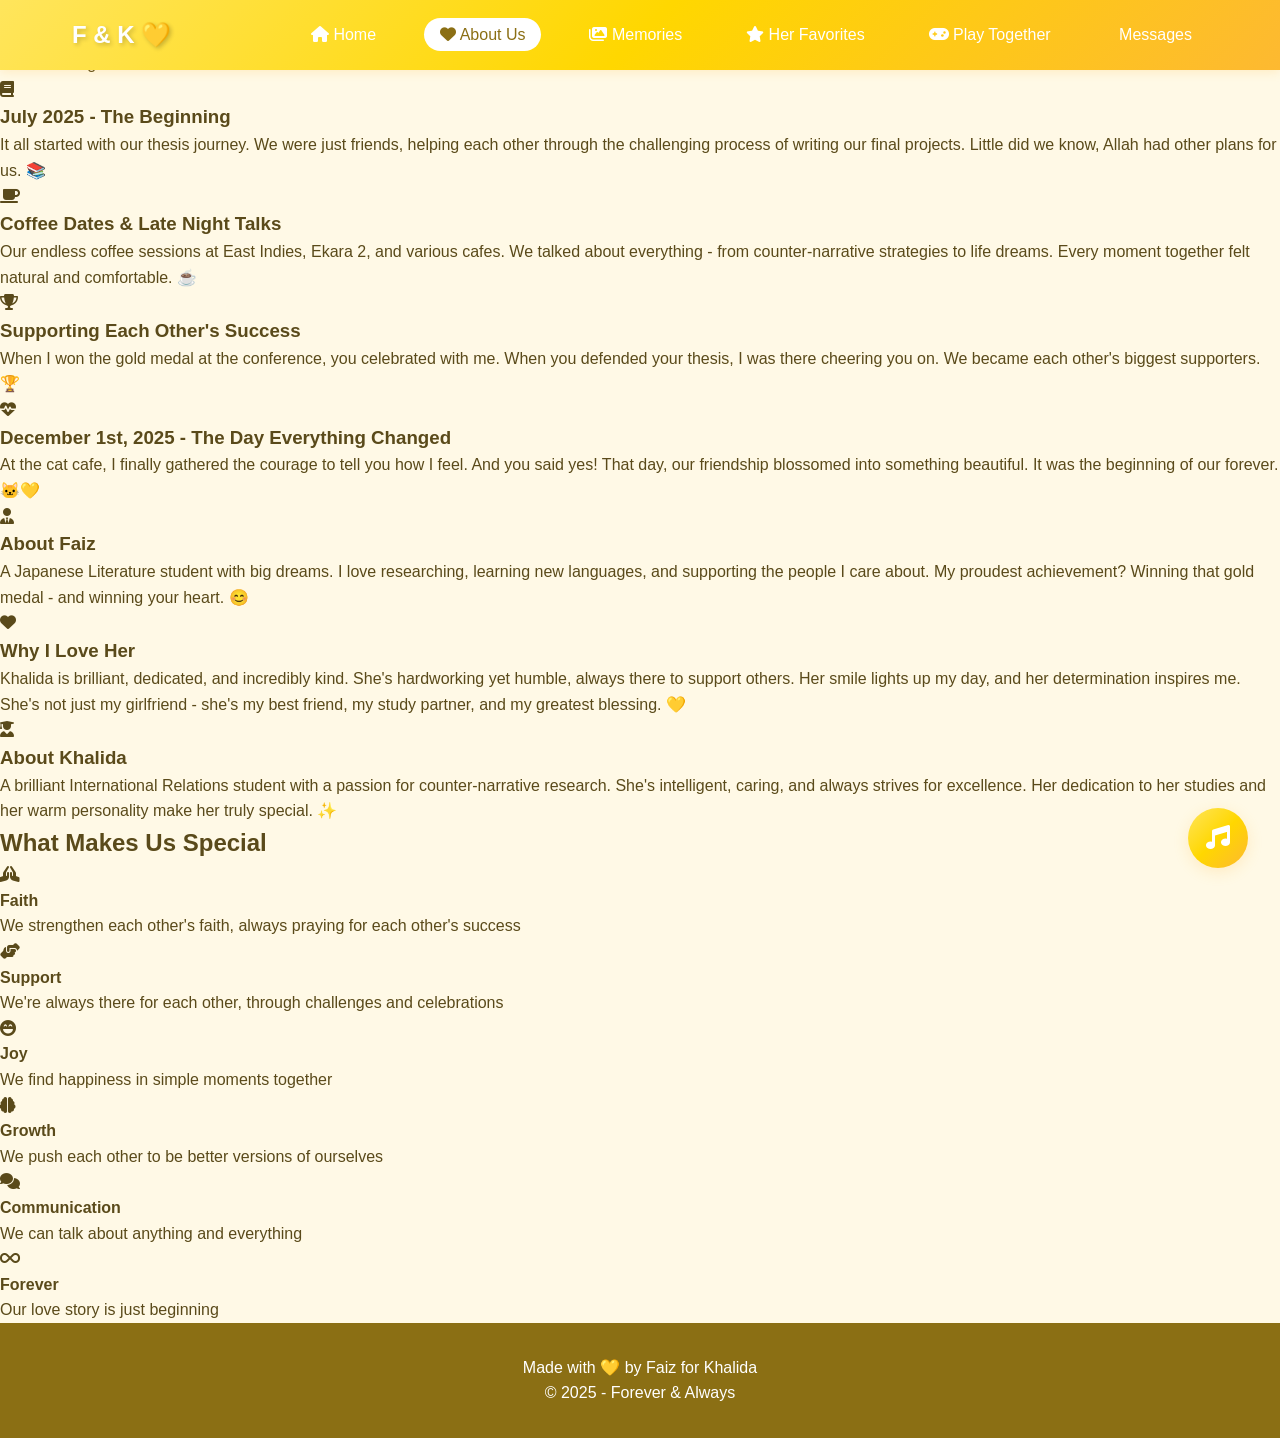
==== about-us.html @ c67383ce "✨ Add About Us, Memories and Favorites pages" ====
<!DOCTYPE html>
<html lang="id">
<head>
    <meta charset="UTF-8">
    <meta name="viewport" content="width=device-width, initial-scale=1.0">
    <title>About Us - Our Story 💛</title>
    <link rel="stylesheet" href="style.css">
    <link rel="stylesheet" href="pages.css">
    <link rel="stylesheet" href="https://cdnjs.cloudflare.com/ajax/libs/font-awesome/6.4.0/css/all.min.css">
</head>
<body>
    <audio id="bgMusic" loop>
        <source src="music/romantic.mp3" type="audio/mpeg">
    </audio>
    
    <button class="music-control" id="musicToggle">
        <i class="fas fa-music"></i>
    </button>

    <nav class="navbar">
        <div class="nav-container">
            <div class="logo">F & K 💛</div>
            <ul class="nav-menu">
                <li><a href="index.html"><i class="fas fa-home"></i> Home</a></li>
                <li><a href="about-us.html" class="active"><i class="fas fa-heart"></i> About Us</a></li>
                <li><a href="memories.html"><i class="fas fa-images"></i> Memories</a></li>
                <li><a href="favorites.html"><i class="fas fa-star"></i> Her Favorites</a></li>
                <li><a href="game.html"><i class="fas fa-gamepad"></i> Play Together</a></li>
                <li><a href="messages.html"><i class="fas fa-envelope-heart"></i> Messages</a></li>
            </ul>
        </div>
    </nav>

    <div class="page-header">
        <h1>Our Love Story 💕</h1>
        <p>How it all began...</p>
    </div>

    <section class="content-section">
        <div class="timeline">
            <div class="timeline-item">
                <div class="timeline-icon">
                    <i class="fas fa-book"></i>
                </div>
                <div class="timeline-content">
                    <h3>July 2025 - The Beginning</h3>
                    <p>It all started with our thesis journey. We were just friends, helping each other through the challenging process of writing our final projects. Little did we know, Allah had other plans for us. 📚</p>
                </div>
            </div>

            <div class="timeline-item">
                <div class="timeline-icon">
                    <i class="fas fa-coffee"></i>
                </div>
                <div class="timeline-content">
                    <h3>Coffee Dates & Late Night Talks</h3>
                    <p>Our endless coffee sessions at East Indies, Ekara 2, and various cafes. We talked about everything - from counter-narrative strategies to life dreams. Every moment together felt natural and comfortable. ☕</p>
                </div>
            </div>

            <div class="timeline-item">
                <div class="timeline-icon">
                    <i class="fas fa-trophy"></i>
                </div>
                <div class="timeline-content">
                    <h3>Supporting Each Other's Success</h3>
                    <p>When I won the gold medal at the conference, you celebrated with me. When you defended your thesis, I was there cheering you on. We became each other's biggest supporters. 🏆</p>
                </div>
            </div>

            <div class="timeline-item">
                <div class="timeline-icon">
                    <i class="fas fa-heart-pulse"></i>
                </div>
                <div class="timeline-content">
                    <h3>December 1st, 2025 - The Day Everything Changed</h3>
                    <p>At the cat cafe, I finally gathered the courage to tell you how I feel. And you said yes! That day, our friendship blossomed into something beautiful. It was the beginning of our forever. 🐱💛</p>
                </div>
            </div>
        </div>
    </section>

    <section class="about-section">
        <div class="about-grid">
            <div class="about-card">
                <i class="fas fa-user-tie"></i>
                <h3>About Faiz</h3>
                <p>A Japanese Literature student with big dreams. I love researching, learning new languages, and supporting the people I care about. My proudest achievement? Winning that gold medal - and winning your heart. 😊</p>
            </div>

            <div class="about-card special">
                <i class="fas fa-heart"></i>
                <h3>Why I Love Her</h3>
                <p>Khalida is brilliant, dedicated, and incredibly kind. She's hardworking yet humble, always there to support others. Her smile lights up my day, and her determination inspires me. She's not just my girlfriend - she's my best friend, my study partner, and my greatest blessing. 💛</p>
            </div>

            <div class="about-card">
                <i class="fas fa-user-graduate"></i>
                <h3>About Khalida</h3>
                <p>A brilliant International Relations student with a passion for counter-narrative research. She's intelligent, caring, and always strives for excellence. Her dedication to her studies and her warm personality make her truly special. ✨</p>
            </div>
        </div>
    </section>

    <section class="values-section">
        <h2>What Makes Us Special</h2>
        <div class="values-grid">
            <div class="value-card">
                <i class="fas fa-praying-hands"></i>
                <h4>Faith</h4>
                <p>We strengthen each other's faith, always praying for each other's success</p>
            </div>
            <div class="value-card">
                <i class="fas fa-hands-helping"></i>
                <h4>Support</h4>
                <p>We're always there for each other, through challenges and celebrations</p>
            </div>
            <div class="value-card">
                <i class="fas fa-laugh-beam"></i>
                <h4>Joy</h4>
                <p>We find happiness in simple moments together</p>
            </div>
            <div class="value-card">
                <i class="fas fa-brain"></i>
                <h4>Growth</h4>
                <p>We push each other to be better versions of ourselves</p>
            </div>
            <div class="value-card">
                <i class="fas fa-comments"></i>
                <h4>Communication</h4>
                <p>We can talk about anything and everything</p>
            </div>
            <div class="value-card">
                <i class="fas fa-infinity"></i>
                <h4>Forever</h4>
                <p>Our love story is just beginning</p>
            </div>
        </div>
    </section>

    <footer>
        <p>Made with 💛 by Faiz for Khalida</p>
        <p>© 2025 - Forever & Always</p>
    </footer>

    <script src="script.js"></script>
</body>
</html>
---- style.css ----
/* Color Palette - Yellow & Romantic */
:root {
    --primary: #FFD700;
    --secondary: #FDB931;
    --accent: #FFE55C;
    --dark: #8B6F14;
    --light: #FFF9E6;
    --white: #FFFFFF;
    --text: #5A4A1A;
    --shadow: rgba(253, 185, 49, 0.2);
    --gradient: linear-gradient(135deg, #FFE55C 0%, #FFD700 50%, #FDB931 100%);
}

* {
    margin: 0;
    padding: 0;
    box-sizing: border-box;
}

body {
    font-family: 'Segoe UI', Tahoma, Geneva, Verdana, sans-serif;
    background: var(--light);
    color: var(--text);
    overflow-x: hidden;
    line-height: 1.6;
}

/* Navigation */
.navbar {
    background: var(--gradient);
    padding: 1rem 0;
    position: fixed;
    width: 100%;
    top: 0;
    z-index: 1000;
    box-shadow: 0 2px 10px var(--shadow);
}

.nav-container {
    max-width: 1200px;
    margin: 0 auto;
    display: flex;
    justify-content: space-between;
    align-items: center;
    padding: 0 2rem;
}

.logo {
    font-size: 1.5rem;
    font-weight: bold;
    color: var(--white);
    text-shadow: 2px 2px 4px rgba(0,0,0,0.2);
}

.nav-menu {
    display: flex;
    list-style: none;
    gap: 2rem;
}

.nav-menu a {
    color: var(--white);
    text-decoration: none;
    font-weight: 500;
    transition: all 0.3s;
    padding: 0.5rem 1rem;
    border-radius: 20px;
}

.nav-menu a:hover,
.nav-menu a.active {
    background: var(--white);
    color: var(--dark);
    transform: translateY(-2px);
}

/* Music Control */
.music-control {
    position: fixed;
    bottom: 2rem;
    right: 2rem;
    width: 60px;
    height: 60px;
    border-radius: 50%;
    background: var(--gradient);
    border: none;
    color: var(--white);
    font-size: 1.5rem;
    cursor: pointer;
    box-shadow: 0 4px 15px var(--shadow);
    transition: all 0.3s;
    z-index: 999;
}

.music-control:hover {
    transform: scale(1.1) rotate(10deg);
}

/* Hero Section */
.hero {
    min-height: 100vh;
    display: flex;
    flex-direction: column;
    justify-content: center;
    align-items: center;
    text-align: center;
    padding: 6rem 2rem 2rem;
    position: relative;
    background: linear-gradient(180deg, var(--light) 0%, var(--accent) 100%);
}

.floating-hearts {
    position: absolute;
    width: 100%;
    height: 100%;
    overflow: hidden;
    top: 0;
    left: 0;
}

.floating-hearts i {
    position: absolute;
    font-size: 2rem;
    color: var(--primary);
    opacity: 0.3;
    animation: float 10s infinite;
}

.floating-hearts i:nth-child(1) { left: 10%; animation-delay: 0s; }
.floating-hearts i:nth-child(2) { left: 30%; animation-delay: 2s; }
.floating-hearts i:nth-child(3) { left: 50%; animation-delay: 4s; }
.floating-hearts i:nth-child(4) { left: 70%; animation-delay: 6s; }
.floating-hearts i:nth-child(5) { left: 90%; animation-delay: 8s; }

@keyframes float {
    0% {
        transform: translateY(100vh) rotate(0deg);
        opacity: 0;
    }
    50% {
        opacity: 0.3;
    }
    100% {
        transform: translateY(-100px) rotate(360deg);
        opacity: 0;
    }
}

.hero-content {
    z-index: 10;
}

.title-animated {
    font-size: 4rem;
    font-weight: bold;
    margin-bottom: 1rem;
    display: inline-block;
}

.letter {
    display: inline-block;
    animation: bounce 1s infinite;
}

.letter:nth-child(1) { animation-delay: 0.1s; color: #FFD700; }
.letter:nth-child(2) { animation-delay: 0.2s; color: #FDB931; }
.letter:nth-child(3) { animation-delay: 0.3s; color: #FFE55C; }
.letter:nth-child(4) { animation-delay: 0.4s; color: #FFD700; }
.letter:nth-child(5) { animation-delay: 0.5s; color: #FDB931; }
.letter:nth-child(6) { animation-delay: 0.6s; color: #FFE55C; }
.letter:nth-child(7) { animation-delay: 0.7s; color: #FFD700; }
.letter:nth-child(8) { animation-delay: 0.8s; color: #FDB931; }
.letter:nth-child(9) { animation-delay: 0.9s; color: #FFE55C; }

@keyframes bounce {
    0%, 100% { transform: translateY(0); }
    50% { transform: translateY(-10px); }
}

.subtitle {
    font-size: 3rem;
    color: var(--dark);
    margin-bottom: 1rem;
    text-shadow: 2px 2px 4px rgba(0,0,0,0.1);
}

.tagline {
    font-size: 1.5rem;
    color: var(--text);
    font-style: italic;
}

/* Countdown */
.countdown-container {
    background: var(--white);
    padding: 2rem;
    border-radius: 20px;
    margin: 3rem 0;
    box-shadow: 0 10px 30px var(--shadow);
    max-width: 600px;
    width: 100%;
}

.countdown-container h3 {
    color: var(--dark);
    margin-bottom: 0.5rem;
    font-size: 1.8rem;
}

.since {
    color: var(--text);
    margin-bottom: 1.5rem;
    font-style: italic;
}

.countdown {
    display: flex;
    gap: 1rem;
    justify-content: center;
    flex-wrap: wrap;
}

.time-box {
    background: var(--gradient);
    padding: 1rem;
    border-radius: 15px;
    min-width: 100px;
    box-shadow: 0 4px 15px var(--shadow);
    transform-style: preserve-3d;
    transition: transform 0.3s;
}

.time-box:hover {
    transform: rotateY(10deg) scale(1.05);
}

.time {
    display: block;
    font-size: 2.5rem;
    font-weight: bold;
    color: var(--white);
}

.label {
    display: block;
    font-size: 0.9rem;
    color: var(--white);
    margin-top: 0.5rem;
}

/* Daily Quote */
.daily-quote {
    background: var(--white);
    padding: 2rem;
    border-radius: 20px;
    max-width: 600px;
    width: 100%;
    box-shadow: 0 10px 30px var(--shadow);
    position: relative;
}

.daily-quote i {
    color: var(--primary);
    font-size: 1.5rem;
}

.daily-quote p {
    font-size: 1.2rem;
    color: var(--text);
    margin: 1rem 0;
    font-style: italic;
}

/* Stats */
.stats {
    display: grid;
    grid-template-columns: repeat(auto-fit, minmax(250px, 1fr));
    gap: 2rem;
    padding: 4rem 2rem;
    max-width: 1200px;
    margin: 0 auto;
}

.stat-item {
    background: var(--white);
    padding: 2rem;
    border-radius: 20px;
    text-align: center;
    box-shadow: 0 10px 30px var(--shadow);
    transition: all 0.3s;
}

.stat-item:hover {
    transform: translateY(-10px);
    box-shadow: 0 15px 40px var(--shadow);
}

.stat-item i {
    font-size: 3rem;
    color: var(--primary);
    margin-bottom: 1rem;
}

.stat-item h3 {
    font-size: 2rem;
    color: var(--dark);
    margin-bottom: 0.5rem;
}

/* CTA */
.cta {
    text-align: center;
    padding: 4rem 2rem;
    background: var(--gradient);
}

.cta h2 {
    color: var(--white);
    font-size: 2.5rem;
    margin-bottom: 2rem;
}

.cta-buttons {
    display: flex;
    gap: 1rem;
    justify-content: center;
    flex-wrap: wrap;
}

.btn {
    padding: 1rem 2rem;
    border-radius: 30px;
    text-decoration: none;
    font-weight: bold;
    transition: all 0.3s;
    display: inline-flex;
    align-items: center;
    gap: 0.5rem;
    box-shadow: 0 4px 15px rgba(0,0,0,0.2);
}

.btn-primary {
    background: var(--white);
    color: var(--dark);
}

.btn-secondary {
    background: var(--dark);
    color: var(--white);
}

.btn-accent {
    background: var(--accent);
    color: var(--dark);
}

.btn:hover {
    transform: translateY(-3px);
    box-shadow: 0 6px 20px rgba(0,0,0,0.3);
}

/* Footer */
footer {
    background: var(--dark);
    color: var(--white);
    text-align: center;
    padding: 2rem;
}

/* Responsive */
@media (max-width: 768px) {
    .nav-menu {
        flex-direction: column;
        gap: 0.5rem;
    }
    
    .title-animated {
        font-size: 2.5rem;
    }
    
    .subtitle {
        font-size: 2rem;
    }
    
    .countdown {
        gap: 0.5rem;
    }
    
    .time-box {
        min-width: 80px;
    }
}
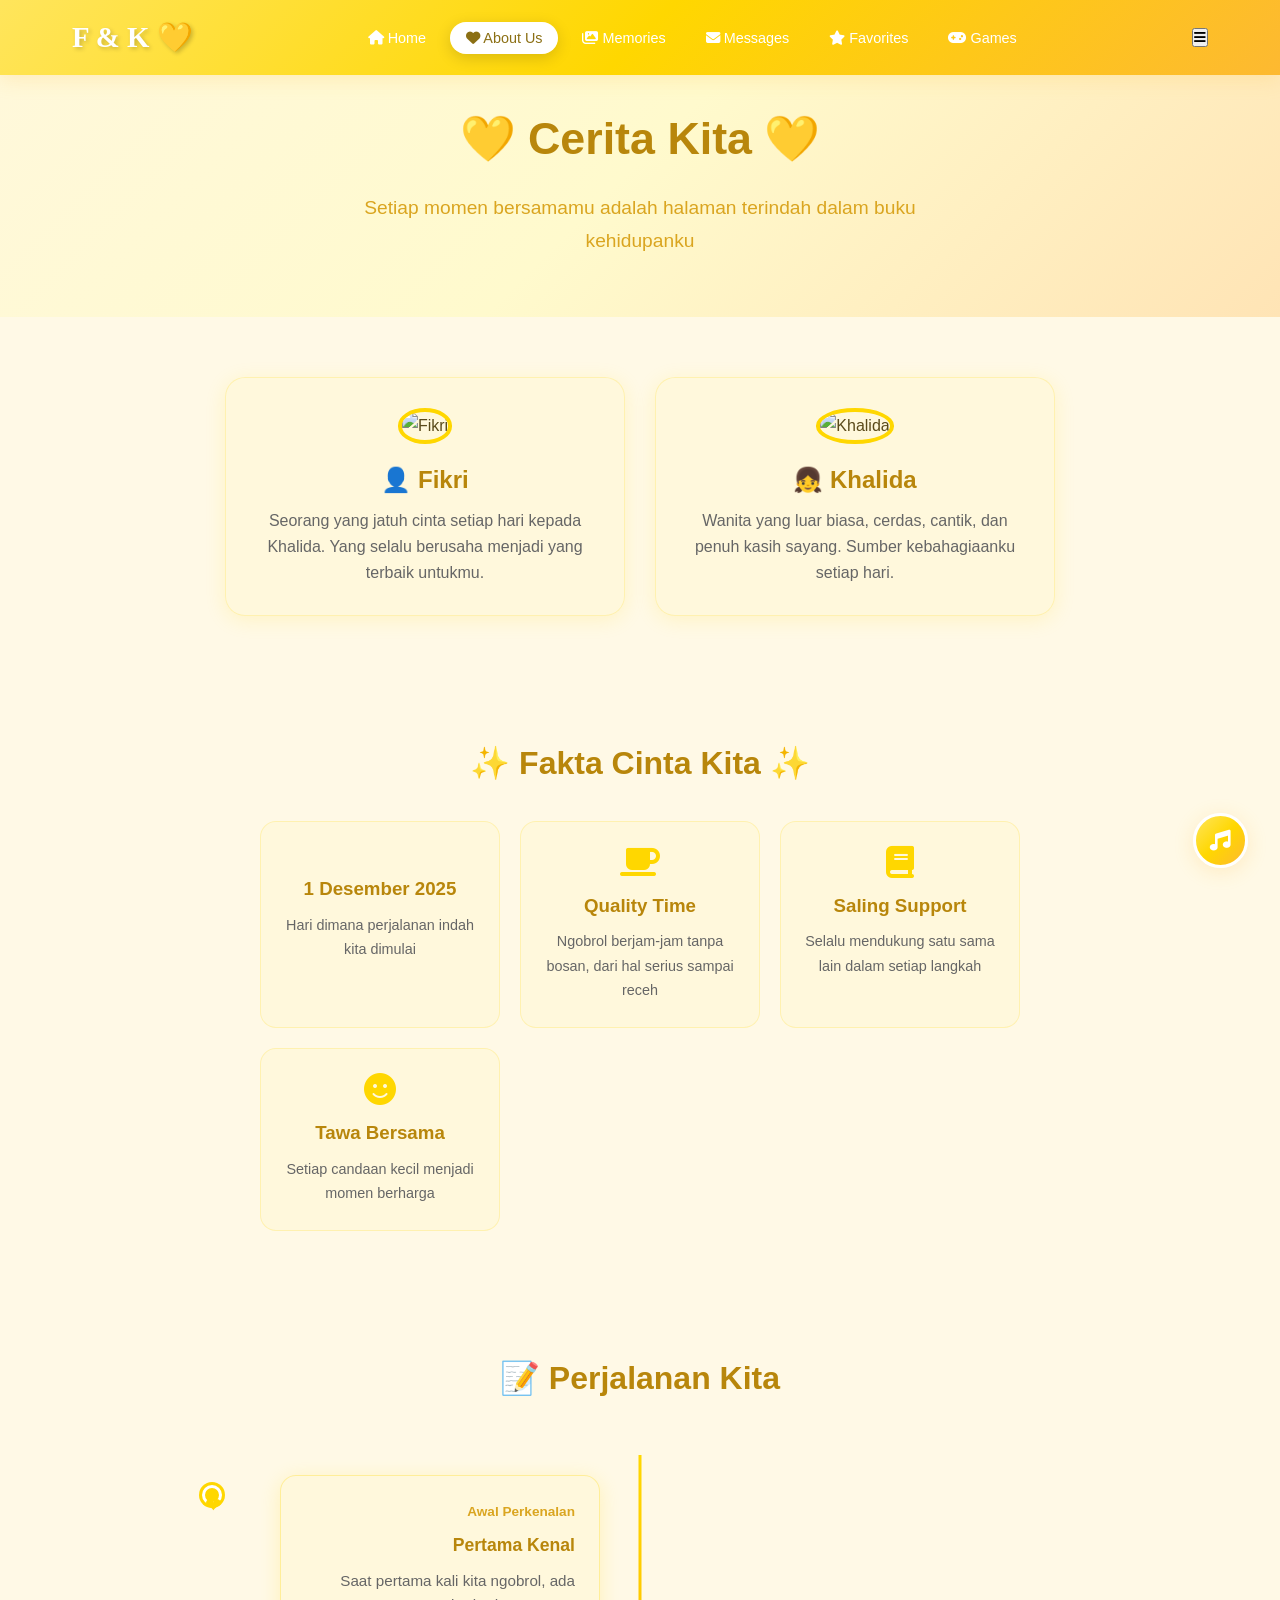
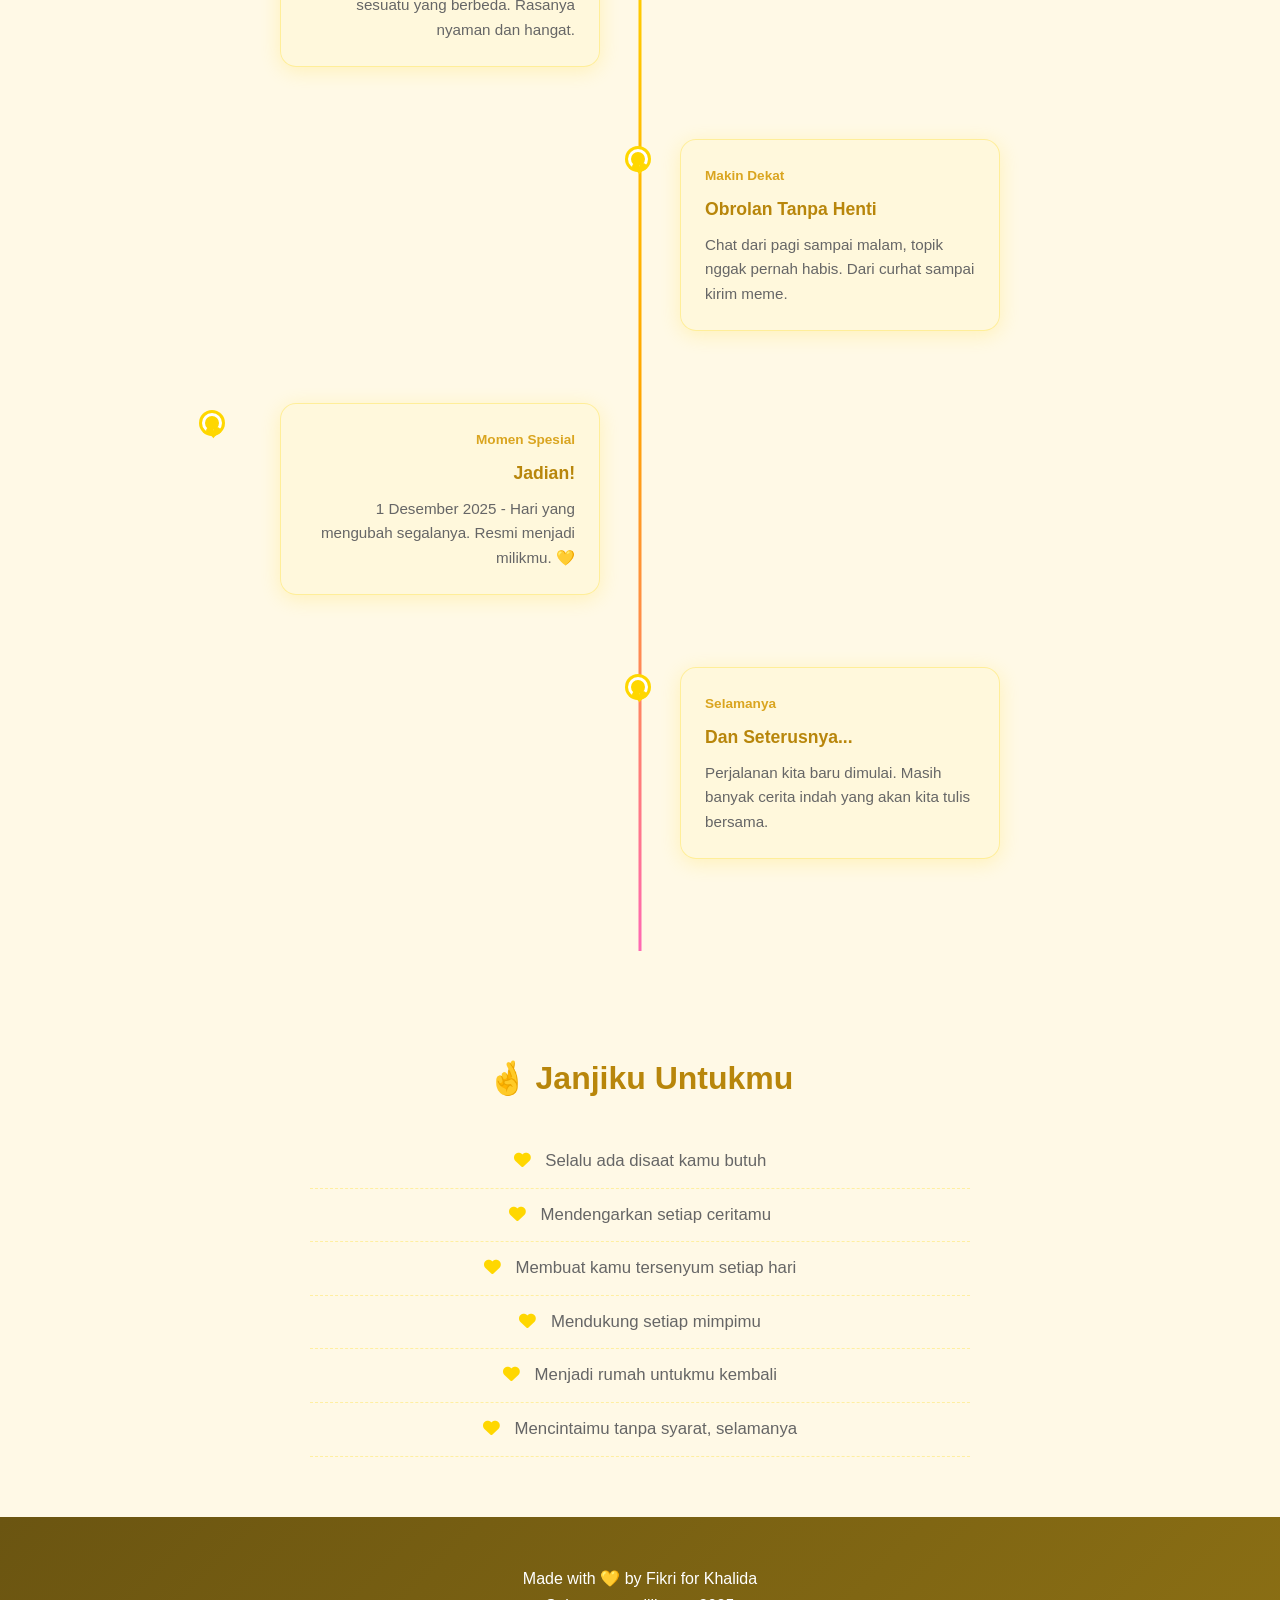
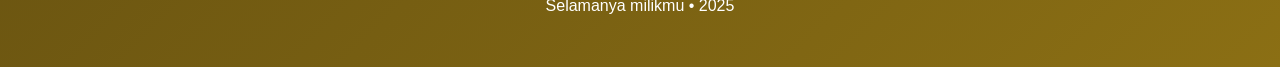
==== commit 27898381: "Refine & enhance: romantic yellow palette, interactive games, countdown, daily quotes, unique pages" ====
--- a/about-us.html
+++ b/about-us.html
@@ -3,20 +3,60 @@
 <head>
     <meta charset="UTF-8">
     <meta name="viewport" content="width=device-width, initial-scale=1.0">
-    <title>About Us - Our Story 💛</title>
+    <title>Tentang Kita 💛 Our Story</title>
     <link rel="stylesheet" href="style.css">
-    <link rel="stylesheet" href="pages.css">
     <link rel="stylesheet" href="https://cdnjs.cloudflare.com/ajax/libs/font-awesome/6.4.0/css/all.min.css">
+    <style>
+        .story-timeline { position: relative; max-width: 800px; margin: 0 auto; padding: 20px 0; }
+        .story-timeline::before { content: ''; position: absolute; left: 50%; width: 3px; height: 100%; background: linear-gradient(to bottom, #FFD700, #FFA500, #FF69B4); transform: translateX(-50%); }
+        .timeline-item { padding: 20px 40px; position: relative; width: 50%; box-sizing: border-box; }
+        .timeline-item:nth-child(odd) { left: 0; text-align: right; }
+        .timeline-item:nth-child(even) { left: 50%; text-align: left; }
+        .timeline-item::before { content: '\2764'; position: absolute; top: 30px; font-size: 20px; color: #FFD700; z-index: 2; }
+        .timeline-item:nth-child(odd)::before { right: -12px; }
+        .timeline-item:nth-child(even)::before { left: -12px; }
+        .timeline-card { background: rgba(255,248,220,0.95); border-radius: 16px; padding: 24px; box-shadow: 0 4px 20px rgba(255,215,0,0.2); border: 1px solid rgba(255,215,0,0.3); transition: transform 0.3s, box-shadow 0.3s; }
+        .timeline-card:hover { transform: translateY(-5px); box-shadow: 0 8px 30px rgba(255,215,0,0.4); }
+        .timeline-card h3 { color: #B8860B; margin-bottom: 8px; font-size: 1.1em; }
+        .timeline-card p { color: #666; font-size: 0.95em; line-height: 1.6; }
+        .timeline-card .date { color: #DAA520; font-weight: 600; font-size: 0.85em; margin-bottom: 8px; display: block; }
+        .about-hero { text-align: center; padding: 100px 20px 60px; background: linear-gradient(135deg, #FFF8DC 0%, #FFFACD 50%, #FFE4B5 100%); }
+        .about-hero h1 { font-size: 2.8em; color: #B8860B; margin-bottom: 16px; }
+        .about-hero p { font-size: 1.2em; color: #DAA520; max-width: 600px; margin: 0 auto; }
+        .couple-section { display: flex; flex-wrap: wrap; gap: 30px; justify-content: center; padding: 60px 20px; max-width: 900px; margin: 0 auto; }
+        .couple-card { flex: 1; min-width: 280px; max-width: 400px; background: rgba(255,248,220,0.95); border-radius: 20px; padding: 30px; text-align: center; box-shadow: 0 4px 20px rgba(255,215,0,0.15); border: 1px solid rgba(255,215,0,0.2); }
+        .couple-card img { width: 150px; height: 150px; border-radius: 50%; object-fit: cover; border: 4px solid #FFD700; margin-bottom: 16px; }
+        .couple-card h2 { color: #B8860B; margin-bottom: 8px; }
+        .couple-card p { color: #666; line-height: 1.6; }
+        .love-facts { max-width: 800px; margin: 0 auto; padding: 60px 20px; }
+        .love-facts h2 { text-align: center; color: #B8860B; font-size: 2em; margin-bottom: 30px; }
+        .fact-grid { display: grid; grid-template-columns: repeat(auto-fit, minmax(220px, 1fr)); gap: 20px; }
+        .fact-card { background: rgba(255,248,220,0.95); border-radius: 16px; padding: 24px; text-align: center; border: 1px solid rgba(255,215,0,0.2); transition: transform 0.3s; }
+        .fact-card:hover { transform: scale(1.05); }
+        .fact-card i { font-size: 2em; color: #FFD700; margin-bottom: 12px; }
+        .fact-card h3 { color: #B8860B; margin-bottom: 8px; }
+        .fact-card p { color: #666; font-size: 0.9em; }
+        .promise-section { max-width: 700px; margin: 0 auto; padding: 60px 20px; text-align: center; }
+        .promise-section h2 { color: #B8860B; font-size: 2em; margin-bottom: 30px; }
+        .promise-list { list-style: none; padding: 0; }
+        .promise-list li { padding: 12px 0; color: #666; font-size: 1.05em; border-bottom: 1px dashed rgba(255,215,0,0.3); }
+        .promise-list li i { color: #FFD700; margin-right: 10px; }
+        @media (max-width: 768px) {
+            .timeline-item { width: 100% !important; left: 0 !important; text-align: left !important; padding-left: 40px; }
+            .story-timeline::before { left: 15px; }
+            .timeline-item::before { left: 4px !important; right: auto !important; }
+            .about-hero h1 { font-size: 2em; }
+        }
+    </style>
 </head>
 <body>
+    <!-- Music -->
     <audio id="bgMusic" loop>
-        <source src="music/romantic.mp3" type="audio/mpeg">
+        <source src="https://www.bensound.com/bensound-music/bensound-love.mp3" type="audio/mpeg">
     </audio>
-    
-    <button class="music-control" id="musicToggle">
-        <i class="fas fa-music"></i>
-    </button>
+    <button class="music-control" id="musicToggle"><i class="fas fa-music"></i></button>
 
+    <!-- Navbar -->
     <nav class="navbar">
         <div class="nav-container">
             <div class="logo">F & K 💛</div>
@@ -24,123 +64,115 @@
                 <li><a href="index.html"><i class="fas fa-home"></i> Home</a></li>
                 <li><a href="about-us.html" class="active"><i class="fas fa-heart"></i> About Us</a></li>
                 <li><a href="memories.html"><i class="fas fa-images"></i> Memories</a></li>
-                <li><a href="favorites.html"><i class="fas fa-star"></i> Her Favorites</a></li>
-                <li><a href="game.html"><i class="fas fa-gamepad"></i> Play Together</a></li>
-                <li><a href="messages.html"><i class="fas fa-envelope-heart"></i> Messages</a></li>
+                <li><a href="messages.html"><i class="fas fa-envelope"></i> Messages</a></li>
+                <li><a href="favorites.html"><i class="fas fa-star"></i> Favorites</a></li>
+                <li><a href="game.html"><i class="fas fa-gamepad"></i> Games</a></li>
             </ul>
+            <button class="menu-toggle" id="menuToggle"><i class="fas fa-bars"></i></button>
         </div>
     </nav>
 
-    <div class="page-header">
-        <h1>Our Love Story 💕</h1>
-        <p>How it all began...</p>
-    </div>
+    <!-- Hero -->
+    <section class="about-hero">
+        <h1>💛 Cerita Kita 💛</h1>
+        <p>Setiap momen bersamamu adalah halaman terindah dalam buku kehidupanku</p>
+    </section>
 
-    <section class="content-section">
-        <div class="timeline">
+    <!-- Couple Cards -->
+    <section class="couple-section">
+        <div class="couple-card">
+            <img src="https://via.placeholder.com/150/FFD700/fff?text=F" alt="Fikri">
+            <h2>👤 Fikri</h2>
+            <p>Seorang yang jatuh cinta setiap hari kepada Khalida. Yang selalu berusaha menjadi yang terbaik untukmu.</p>
+        </div>
+        <div class="couple-card">
+            <img src="https://via.placeholder.com/150/FF69B4/fff?text=K" alt="Khalida">
+            <h2>👧 Khalida</h2>
+            <p>Wanita yang luar biasa, cerdas, cantik, dan penuh kasih sayang. Sumber kebahagiaanku setiap hari.</p>
+        </div>
+    </section>
+
+    <!-- Love Facts -->
+    <section class="love-facts">
+        <h2>✨ Fakta Cinta Kita ✨</h2>
+        <div class="fact-grid">
+            <div class="fact-card">
+                <i class="fas fa-calendar-heart"></i>
+                <h3>1 Desember 2025</h3>
+                <p>Hari dimana perjalanan indah kita dimulai</p>
+            </div>
+            <div class="fact-card">
+                <i class="fas fa-coffee"></i>
+                <h3>Quality Time</h3>
+                <p>Ngobrol berjam-jam tanpa bosan, dari hal serius sampai receh</p>
+            </div>
+            <div class="fact-card">
+                <i class="fas fa-book"></i>
+                <h3>Saling Support</h3>
+                <p>Selalu mendukung satu sama lain dalam setiap langkah</p>
+            </div>
+            <div class="fact-card">
+                <i class="fas fa-smile"></i>
+                <h3>Tawa Bersama</h3>
+                <p>Setiap candaan kecil menjadi momen berharga</p>
+            </div>
+        </div>
+    </section>
+
+    <!-- Timeline -->
+    <section style="padding: 60px 20px;">
+        <h2 style="text-align:center; color:#B8860B; font-size:2em; margin-bottom:30px;">📝 Perjalanan Kita</h2>
+        <div class="story-timeline">
             <div class="timeline-item">
-                <div class="timeline-icon">
-                    <i class="fas fa-book"></i>
-                </div>
-                <div class="timeline-content">
-                    <h3>July 2025 - The Beginning</h3>
-                    <p>It all started with our thesis journey. We were just friends, helping each other through the challenging process of writing our final projects. Little did we know, Allah had other plans for us. 📚</p>
+                <div class="timeline-card">
+                    <span class="date">Awal Perkenalan</span>
+                    <h3>Pertama Kenal</h3>
+                    <p>Saat pertama kali kita ngobrol, ada sesuatu yang berbeda. Rasanya nyaman dan hangat.</p>
                 </div>
             </div>
-
             <div class="timeline-item">
-                <div class="timeline-icon">
-                    <i class="fas fa-coffee"></i>
-                </div>
-                <div class="timeline-content">
-                    <h3>Coffee Dates & Late Night Talks</h3>
-                    <p>Our endless coffee sessions at East Indies, Ekara 2, and various cafes. We talked about everything - from counter-narrative strategies to life dreams. Every moment together felt natural and comfortable. ☕</p>
+                <div class="timeline-card">
+                    <span class="date">Makin Dekat</span>
+                    <h3>Obrolan Tanpa Henti</h3>
+                    <p>Chat dari pagi sampai malam, topik nggak pernah habis. Dari curhat sampai kirim meme.</p>
                 </div>
             </div>
-
             <div class="timeline-item">
-                <div class="timeline-icon">
-                    <i class="fas fa-trophy"></i>
-                </div>
-                <div class="timeline-content">
-                    <h3>Supporting Each Other's Success</h3>
-                    <p>When I won the gold medal at the conference, you celebrated with me. When you defended your thesis, I was there cheering you on. We became each other's biggest supporters. 🏆</p>
+                <div class="timeline-card">
+                    <span class="date">Momen Spesial</span>
+                    <h3>Jadian!</h3>
+                    <p>1 Desember 2025 - Hari yang mengubah segalanya. Resmi menjadi milikmu. 💛</p>
                 </div>
             </div>
-
             <div class="timeline-item">
-                <div class="timeline-icon">
-                    <i class="fas fa-heart-pulse"></i>
-                </div>
-                <div class="timeline-content">
-                    <h3>December 1st, 2025 - The Day Everything Changed</h3>
-                    <p>At the cat cafe, I finally gathered the courage to tell you how I feel. And you said yes! That day, our friendship blossomed into something beautiful. It was the beginning of our forever. 🐱💛</p>
+                <div class="timeline-card">
+                    <span class="date">Selamanya</span>
+                    <h3>Dan Seterusnya...</h3>
+                    <p>Perjalanan kita baru dimulai. Masih banyak cerita indah yang akan kita tulis bersama.</p>
                 </div>
             </div>
         </div>
     </section>
 
-    <section class="about-section">
-        <div class="about-grid">
-            <div class="about-card">
-                <i class="fas fa-user-tie"></i>
-                <h3>About Faiz</h3>
-                <p>A Japanese Literature student with big dreams. I love researching, learning new languages, and supporting the people I care about. My proudest achievement? Winning that gold medal - and winning your heart. 😊</p>
-            </div>
-
-            <div class="about-card special">
-                <i class="fas fa-heart"></i>
-                <h3>Why I Love Her</h3>
-                <p>Khalida is brilliant, dedicated, and incredibly kind. She's hardworking yet humble, always there to support others. Her smile lights up my day, and her determination inspires me. She's not just my girlfriend - she's my best friend, my study partner, and my greatest blessing. 💛</p>
-            </div>
-
-            <div class="about-card">
-                <i class="fas fa-user-graduate"></i>
-                <h3>About Khalida</h3>
-                <p>A brilliant International Relations student with a passion for counter-narrative research. She's intelligent, caring, and always strives for excellence. Her dedication to her studies and her warm personality make her truly special. ✨</p>
-            </div>
-        </div>
+    <!-- Promises -->
+    <section class="promise-section">
+        <h2>🤞 Janjiku Untukmu</h2>
+        <ul class="promise-list">
+            <li><i class="fas fa-heart"></i> Selalu ada disaat kamu butuh</li>
+            <li><i class="fas fa-heart"></i> Mendengarkan setiap ceritamu</li>
+            <li><i class="fas fa-heart"></i> Membuat kamu tersenyum setiap hari</li>
+            <li><i class="fas fa-heart"></i> Mendukung setiap mimpimu</li>
+            <li><i class="fas fa-heart"></i> Menjadi rumah untukmu kembali</li>
+            <li><i class="fas fa-heart"></i> Mencintaimu tanpa syarat, selamanya</li>
+        </ul>
     </section>
 
-    <section class="values-section">
-        <h2>What Makes Us Special</h2>
-        <div class="values-grid">
-            <div class="value-card">
-                <i class="fas fa-praying-hands"></i>
-                <h4>Faith</h4>
-                <p>We strengthen each other's faith, always praying for each other's success</p>
-            </div>
-            <div class="value-card">
-                <i class="fas fa-hands-helping"></i>
-                <h4>Support</h4>
-                <p>We're always there for each other, through challenges and celebrations</p>
-            </div>
-            <div class="value-card">
-                <i class="fas fa-laugh-beam"></i>
-                <h4>Joy</h4>
-                <p>We find happiness in simple moments together</p>
-            </div>
-            <div class="value-card">
-                <i class="fas fa-brain"></i>
-                <h4>Growth</h4>
-                <p>We push each other to be better versions of ourselves</p>
-            </div>
-            <div class="value-card">
-                <i class="fas fa-comments"></i>
-                <h4>Communication</h4>
-                <p>We can talk about anything and everything</p>
-            </div>
-            <div class="value-card">
-                <i class="fas fa-infinity"></i>
-                <h4>Forever</h4>
-                <p>Our love story is just beginning</p>
-            </div>
+    <!-- Footer -->
+    <footer class="footer">
+        <div class="footer-content">
+            <p>Made with 💛 by Fikri for Khalida</p>
+            <p>Selamanya milikmu • 2025</p>
         </div>
-    </section>
-
-    <footer>
-        <p>Made with 💛 by Faiz for Khalida</p>
-        <p>© 2025 - Forever & Always</p>
     </footer>
 
     <script src="script.js"></script>
--- a/style.css
+++ b/style.css
@@ -1,4 +1,4 @@
-/* Color Palette - Yellow & Romantic */
+/* ===== COLOR PALETTE - Yellow Romantic ===== */
 :root {
     --primary: #FFD700;
     --secondary: #FDB931;
@@ -9,33 +9,41 @@
     --text: #5A4A1A;
     --shadow: rgba(253, 185, 49, 0.2);
     --gradient: linear-gradient(135deg, #FFE55C 0%, #FFD700 50%, #FDB931 100%);
-}
-
-* {
-    margin: 0;
-    padding: 0;
-    box-sizing: border-box;
-}
+    --glass: rgba(255, 255, 255, 0.15);
+    --rose: #FFB6C1;
+    --peach: #FFDAB9;
+}
+
+* { margin: 0; padding: 0; box-sizing: border-box; }
 
 body {
-    font-family: 'Segoe UI', Tahoma, Geneva, Verdana, sans-serif;
+    font-family: 'Quicksand', 'Poppins', sans-serif;
     background: var(--light);
     color: var(--text);
     overflow-x: hidden;
-    line-height: 1.6;
-}
-
-/* Navigation */
+    line-height: 1.7;
+}
+
+/* ===== PARTICLE CANVAS ===== */
+#particleCanvas {
+    position: fixed;
+    top: 0; left: 0;
+    width: 100%; height: 100%;
+    z-index: 0;
+    pointer-events: none;
+}
+
+/* ===== NAVBAR ===== */
 .navbar {
     background: var(--gradient);
-    padding: 1rem 0;
+    padding: 0.8rem 0;
     position: fixed;
     width: 100%;
     top: 0;
     z-index: 1000;
-    box-shadow: 0 2px 10px var(--shadow);
-}
-
+    box-shadow: 0 4px 20px var(--shadow);
+    backdrop-filter: blur(10px);
+}
 .nav-container {
     max-width: 1200px;
     margin: 0 auto;
@@ -44,59 +52,67 @@
     align-items: center;
     padding: 0 2rem;
 }
-
 .logo {
+    font-family: 'Dancing Script', cursive;
+    font-size: 1.8rem;
+    font-weight: 700;
+    color: var(--white);
+    text-shadow: 2px 2px 4px rgba(0,0,0,0.2);
+}
+.hamburger {
+    display: none;
+    background: none;
+    border: none;
+    color: var(--white);
     font-size: 1.5rem;
-    font-weight: bold;
-    color: var(--white);
-    text-shadow: 2px 2px 4px rgba(0,0,0,0.2);
-}
-
+    cursor: pointer;
+}
 .nav-menu {
     display: flex;
     list-style: none;
-    gap: 2rem;
-}
-
+    gap: 0.5rem;
+}
 .nav-menu a {
     color: var(--white);
     text-decoration: none;
     font-weight: 500;
+    font-size: 0.9rem;
     transition: all 0.3s;
     padding: 0.5rem 1rem;
-    border-radius: 20px;
-}
-
-.nav-menu a:hover,
-.nav-menu a.active {
+    border-radius: 25px;
+}
+.nav-menu a:hover, .nav-menu a.active {
     background: var(--white);
     color: var(--dark);
     transform: translateY(-2px);
-}
-
-/* Music Control */
+    box-shadow: 0 4px 15px rgba(0,0,0,0.15);
+}
+
+/* ===== MUSIC CONTROL ===== */
 .music-control {
     position: fixed;
     bottom: 2rem;
     right: 2rem;
-    width: 60px;
-    height: 60px;
+    width: 55px;
+    height: 55px;
     border-radius: 50%;
     background: var(--gradient);
-    border: none;
-    color: var(--white);
-    font-size: 1.5rem;
+    border: 3px solid var(--white);
+    color: var(--white);
+    font-size: 1.3rem;
     cursor: pointer;
-    box-shadow: 0 4px 15px var(--shadow);
+    box-shadow: 0 4px 20px var(--shadow);
     transition: all 0.3s;
     z-index: 999;
-}
-
-.music-control:hover {
-    transform: scale(1.1) rotate(10deg);
-}
-
-/* Hero Section */
+    animation: pulse 2s infinite;
+}
+.music-control:hover { transform: scale(1.15) rotate(15deg); }
+@keyframes pulse {
+    0%, 100% { box-shadow: 0 0 0 0 rgba(253,185,49,0.4); }
+    50% { box-shadow: 0 0 0 15px rgba(253,185,49,0); }
+}
+
+/* ===== HERO SECTION ===== */
 .hero {
     min-height: 100vh;
     display: flex;
@@ -104,289 +120,578 @@
     justify-content: center;
     align-items: center;
     text-align: center;
-    padding: 6rem 2rem 2rem;
-    position: relative;
-    background: linear-gradient(180deg, var(--light) 0%, var(--accent) 100%);
-}
-
-.floating-hearts {
+    padding: 7rem 2rem 3rem;
+    position: relative;
+    background: linear-gradient(180deg, #FFFDF0 0%, #FFF5CC 30%, var(--accent) 100%);
+    z-index: 1;
+}
+.floating-elements {
     position: absolute;
-    width: 100%;
-    height: 100%;
+    width: 100%; height: 100%;
+    top: 0; left: 0;
     overflow: hidden;
-    top: 0;
-    left: 0;
-}
-
-.floating-hearts i {
+    z-index: 0;
+}
+.float-icon {
     position: absolute;
-    font-size: 2rem;
+    font-size: 1.5rem;
     color: var(--primary);
-    opacity: 0.3;
-    animation: float 10s infinite;
-}
-
-.floating-hearts i:nth-child(1) { left: 10%; animation-delay: 0s; }
-.floating-hearts i:nth-child(2) { left: 30%; animation-delay: 2s; }
-.floating-hearts i:nth-child(3) { left: 50%; animation-delay: 4s; }
-.floating-hearts i:nth-child(4) { left: 70%; animation-delay: 6s; }
-.floating-hearts i:nth-child(5) { left: 90%; animation-delay: 8s; }
-
-@keyframes float {
-    0% {
-        transform: translateY(100vh) rotate(0deg);
-        opacity: 0;
-    }
-    50% {
-        opacity: 0.3;
-    }
-    100% {
-        transform: translateY(-100px) rotate(360deg);
-        opacity: 0;
-    }
-}
-
-.hero-content {
-    z-index: 10;
-}
-
-.title-animated {
-    font-size: 4rem;
-    font-weight: bold;
-    margin-bottom: 1rem;
+    opacity: 0.2;
+    animation: floatUp 12s infinite;
+}
+.float-icon:nth-child(1) { left: 5%; animation-delay: 0s; font-size: 1.2rem; }
+.float-icon:nth-child(2) { left: 15%; animation-delay: 1.5s; font-size: 1rem; }
+.float-icon:nth-child(3) { left: 30%; animation-delay: 3s; }
+.float-icon:nth-child(4) { left: 45%; animation-delay: 4.5s; font-size: 1.8rem; }
+.float-icon:nth-child(5) { left: 60%; animation-delay: 6s; }
+.float-icon:nth-child(6) { left: 72%; animation-delay: 7.5s; font-size: 1rem; }
+.float-icon:nth-child(7) { left: 85%; animation-delay: 9s; }
+.float-icon:nth-child(8) { left: 95%; animation-delay: 10.5s; font-size: 1.3rem; }
+@keyframes floatUp {
+    0% { transform: translateY(100vh) rotate(0); opacity: 0; }
+    20% { opacity: 0.25; }
+    100% { transform: translateY(-100px) rotate(360deg); opacity: 0; }
+}
+
+/* Hero Content */
+.hero-content { z-index: 10; position: relative; }
+.hero-badge {
     display: inline-block;
-}
-
-.letter {
-    display: inline-block;
-    animation: bounce 1s infinite;
-}
-
-.letter:nth-child(1) { animation-delay: 0.1s; color: #FFD700; }
-.letter:nth-child(2) { animation-delay: 0.2s; color: #FDB931; }
-.letter:nth-child(3) { animation-delay: 0.3s; color: #FFE55C; }
-.letter:nth-child(4) { animation-delay: 0.4s; color: #FFD700; }
-.letter:nth-child(5) { animation-delay: 0.5s; color: #FDB931; }
-.letter:nth-child(6) { animation-delay: 0.6s; color: #FFE55C; }
-.letter:nth-child(7) { animation-delay: 0.7s; color: #FFD700; }
-.letter:nth-child(8) { animation-delay: 0.8s; color: #FDB931; }
-.letter:nth-child(9) { animation-delay: 0.9s; color: #FFE55C; }
-
-@keyframes bounce {
-    0%, 100% { transform: translateY(0); }
-    50% { transform: translateY(-10px); }
-}
-
-.subtitle {
-    font-size: 3rem;
+    background: var(--white);
     color: var(--dark);
-    margin-bottom: 1rem;
-    text-shadow: 2px 2px 4px rgba(0,0,0,0.1);
-}
-
+    padding: 0.5rem 1.5rem;
+    border-radius: 30px;
+    font-size: 0.9rem;
+    font-weight: 600;
+    margin-bottom: 1.5rem;
+    box-shadow: 0 4px 15px var(--shadow);
+    animation: fadeInDown 1s ease;
+}
+.title-animated { margin-bottom: 1rem; }
+.title-line {
+    display: block;
+    font-family: 'Quicksand', sans-serif;
+    font-size: 2.5rem;
+    font-weight: 300;
+    color: var(--dark);
+    animation: fadeInDown 1.2s ease;
+}
+.title-name {
+    display: block;
+    font-family: 'Dancing Script', cursive;
+    font-size: 5rem;
+    font-weight: 700;
+    background: var(--gradient);
+    -webkit-background-clip: text;
+    -webkit-text-fill-color: transparent;
+    background-clip: text;
+    animation: fadeInUp 1.4s ease;
+    filter: drop-shadow(2px 2px 4px rgba(0,0,0,0.1));
+}
 .tagline {
-    font-size: 1.5rem;
+    font-size: 1.1rem;
     color: var(--text);
     font-style: italic;
-}
-
-/* Countdown */
+    opacity: 0.8;
+    margin-bottom: 2rem;
+    animation: fadeIn 2s ease;
+}
+.tagline i { color: var(--primary); font-size: 0.8rem; }
+
+/* Photo Frame */
+.hero-photo { margin: 1.5rem 0; }
+.photo-frame {
+    width: 180px; height: 180px;
+    border-radius: 50%;
+    overflow: hidden;
+    margin: 0 auto;
+    border: 5px solid var(--white);
+    box-shadow: 0 8px 30px var(--shadow);
+    position: relative;
+    transition: transform 0.5s;
+}
+.photo-frame:hover { transform: scale(1.08) rotate(3deg); }
+.photo-frame img { width: 100%; height: 100%; object-fit: cover; }
+.photo-overlay {
+    position: absolute; top: 0; left: 0;
+    width: 100%; height: 100%;
+    background: rgba(255,215,0,0.3);
+    display: flex; align-items: center; justify-content: center;
+    opacity: 0; transition: opacity 0.3s;
+    font-size: 2rem; color: var(--white);
+}
+.photo-frame:hover .photo-overlay { opacity: 1; }
+
+/* ===== COUNTDOWN ===== */
 .countdown-container {
     background: var(--white);
-    padding: 2rem;
-    border-radius: 20px;
-    margin: 3rem 0;
-    box-shadow: 0 10px 30px var(--shadow);
-    max-width: 600px;
+    padding: 2.5rem;
+    border-radius: 25px;
+    margin: 2rem 0;
+    box-shadow: 0 10px 40px var(--shadow);
+    max-width: 650px;
     width: 100%;
-}
-
-.countdown-container h3 {
+    z-index: 10;
+    position: relative;
+    border: 2px solid rgba(255,215,0,0.2);
+}
+.countdown-header { margin-bottom: 1.5rem; }
+.countdown-header i { font-size: 1.5rem; color: var(--primary); }
+.countdown-header h3 {
+    font-family: 'Dancing Script', cursive;
+    font-size: 2rem;
     color: var(--dark);
-    margin-bottom: 0.5rem;
-    font-size: 1.8rem;
-}
-
-.since {
-    color: var(--text);
-    margin-bottom: 1.5rem;
-    font-style: italic;
-}
-
+    margin: 0.3rem 0;
+}
+.since { color: var(--text); font-style: italic; opacity: 0.7; font-size: 0.9rem; }
 .countdown {
     display: flex;
-    gap: 1rem;
+    gap: 0.8rem;
     justify-content: center;
+    align-items: center;
     flex-wrap: wrap;
 }
-
 .time-box {
-    background: var(--gradient);
-    padding: 1rem;
+    text-align: center;
+}
+.time-flip {
+    background: var(--gradient);
+    padding: 1rem 1.2rem;
     border-radius: 15px;
-    min-width: 100px;
-    box-shadow: 0 4px 15px var(--shadow);
-    transform-style: preserve-3d;
+    min-width: 85px;
+    box-shadow: 0 6px 20px var(--shadow);
     transition: transform 0.3s;
 }
-
-.time-box:hover {
-    transform: rotateY(10deg) scale(1.05);
-}
-
+.time-flip:hover { transform: scale(1.08); }
 .time {
     display: block;
     font-size: 2.5rem;
-    font-weight: bold;
-    color: var(--white);
-}
-
+    font-weight: 700;
+    color: var(--white);
+    font-family: 'Poppins', sans-serif;
+}
 .label {
     display: block;
-    font-size: 0.9rem;
-    color: var(--white);
+    font-size: 0.75rem;
+    color: var(--text);
     margin-top: 0.5rem;
-}
-
-/* Daily Quote */
+    font-weight: 500;
+}
+.time-separator {
+    font-size: 2rem;
+    font-weight: 700;
+    color: var(--primary);
+    animation: blink 1s infinite;
+}
+@keyframes blink { 0%,100% { opacity: 1; } 50% { opacity: 0.3; } }
+.countdown-note {
+    margin-top: 1.2rem;
+    font-size: 0.85rem;
+    color: var(--text);
+    opacity: 0.6;
+    font-style: italic;
+}
+
+/* ===== DAILY QUOTE ===== */
 .daily-quote {
     background: var(--white);
     padding: 2rem;
-    border-radius: 20px;
+    border-radius: 25px;
     max-width: 600px;
     width: 100%;
     box-shadow: 0 10px 30px var(--shadow);
     position: relative;
-}
-
-.daily-quote i {
-    color: var(--primary);
-    font-size: 1.5rem;
-}
-
+    z-index: 10;
+    margin-top: 2rem;
+    border-left: 5px solid var(--primary);
+}
+.quote-icon { color: var(--primary); font-size: 1.5rem; margin-bottom: 0.5rem; }
 .daily-quote p {
-    font-size: 1.2rem;
+    font-size: 1.15rem;
     color: var(--text);
-    margin: 1rem 0;
     font-style: italic;
-}
-
-/* Stats */
+    line-height: 1.8;
+}
+.quote-author { font-size: 0.85rem; color: var(--dark); margin-top: 0.8rem; font-weight: 600; }
+
+/* ===== STATS ===== */
 .stats {
-    display: grid;
-    grid-template-columns: repeat(auto-fit, minmax(250px, 1fr));
-    gap: 2rem;
     padding: 4rem 2rem;
     max-width: 1200px;
     margin: 0 auto;
-}
-
+    position: relative;
+    z-index: 1;
+}
+.stats-title { text-align: center; margin-bottom: 3rem; }
+.stats-title h2 {
+    font-family: 'Dancing Script', cursive;
+    font-size: 2.5rem;
+    color: var(--dark);
+}
+.stats-grid {
+    display: grid;
+    grid-template-columns: repeat(auto-fit, minmax(220px, 1fr));
+    gap: 1.5rem;
+}
 .stat-item {
     background: var(--white);
     padding: 2rem;
     border-radius: 20px;
     text-align: center;
-    box-shadow: 0 10px 30px var(--shadow);
-    transition: all 0.3s;
-}
-
+    box-shadow: 0 8px 30px var(--shadow);
+    transition: all 0.4s;
+    border: 2px solid transparent;
+}
 .stat-item:hover {
-    transform: translateY(-10px);
+    transform: translateY(-8px);
+    border-color: var(--primary);
     box-shadow: 0 15px 40px var(--shadow);
 }
-
-.stat-item i {
-    font-size: 3rem;
-    color: var(--primary);
+.stat-icon {
+    width: 65px; height: 65px;
+    border-radius: 50%;
+    background: var(--gradient);
+    display: flex; align-items: center; justify-content: center;
+    margin: 0 auto 1rem;
+    font-size: 1.5rem;
+    color: var(--white);
+}
+.stat-item h3 { font-size: 1.5rem; color: var(--dark); margin-bottom: 0.3rem; }
+.stat-item p { color: var(--text); opacity: 0.7; }
+
+/* ===== RSS SECTION ===== */
+.rss-section {
+    padding: 4rem 2rem;
+    max-width: 1000px;
+    margin: 0 auto;
+    text-align: center;
+    z-index: 1;
+    position: relative;
+}
+.rss-section h2 {
+    font-family: 'Dancing Script', cursive;
+    font-size: 2.2rem;
+    color: var(--dark);
+    margin-bottom: 2rem;
+}
+.rss-feed {
+    display: grid;
+    grid-template-columns: repeat(auto-fit, minmax(280px, 1fr));
+    gap: 1.5rem;
+}
+.rss-item {
+    background: var(--white);
+    padding: 1.5rem;
+    border-radius: 15px;
+    box-shadow: 0 5px 20px var(--shadow);
+    text-align: left;
+    transition: all 0.3s;
+    border-top: 3px solid var(--primary);
+}
+.rss-item:hover { transform: translateY(-5px); }
+.rss-item h4 { color: var(--dark); margin-bottom: 0.5rem; font-size: 1rem; }
+.rss-item p { font-size: 0.85rem; color: var(--text); opacity: 0.7; }
+.rss-item a { color: var(--primary); text-decoration: none; font-weight: 600; font-size: 0.85rem; }
+.rss-loading { color: var(--text); opacity: 0.5; padding: 2rem; }
+
+/* ===== CTA ===== */
+.cta {
+    text-align: center;
+    padding: 5rem 2rem;
+    background: var(--gradient);
+    position: relative;
+    z-index: 1;
+}
+.cta h2 {
+    font-family: 'Dancing Script', cursive;
+    color: var(--white);
+    font-size: 2.8rem;
     margin-bottom: 1rem;
 }
-
-.stat-item h3 {
-    font-size: 2rem;
-    color: var(--dark);
-    margin-bottom: 0.5rem;
-}
-
-/* CTA */
-.cta {
-    text-align: center;
-    padding: 4rem 2rem;
-    background: var(--gradient);
-}
-
-.cta h2 {
-    color: var(--white);
-    font-size: 2.5rem;
-    margin-bottom: 2rem;
-}
-
+.cta p { color: var(--white); opacity: 0.9; margin-bottom: 2rem; font-size: 1.1rem; }
 .cta-buttons {
     display: flex;
     gap: 1rem;
     justify-content: center;
     flex-wrap: wrap;
 }
-
 .btn {
-    padding: 1rem 2rem;
+    padding: 0.9rem 2rem;
     border-radius: 30px;
     text-decoration: none;
-    font-weight: bold;
+    font-weight: 600;
     transition: all 0.3s;
     display: inline-flex;
     align-items: center;
     gap: 0.5rem;
-    box-shadow: 0 4px 15px rgba(0,0,0,0.2);
-}
-
-.btn-primary {
-    background: var(--white);
+    font-size: 0.95rem;
+    box-shadow: 0 4px 15px rgba(0,0,0,0.15);
+}
+.btn-primary { background: var(--white); color: var(--dark); }
+.btn-secondary { background: var(--dark); color: var(--white); }
+.btn-accent { background: var(--peach); color: var(--dark); }
+.btn-game { background: var(--rose); color: var(--dark); }
+.btn:hover { transform: translateY(-3px) scale(1.03); box-shadow: 0 8px 25px rgba(0,0,0,0.2); }
+
+/* ===== FOOTER ===== */
+footer {
+    background: linear-gradient(135deg, #6B5511 0%, var(--dark) 100%);
+    color: var(--white);
+    text-align: center;
+    padding: 3rem 2rem;
+    position: relative;
+    z-index: 1;
+}
+.footer-hearts { margin-bottom: 1rem; }
+.footer-hearts i { color: var(--primary); margin: 0 0.3rem; animation: heartbeat 1.5s infinite; }
+.footer-hearts i:nth-child(2) { animation-delay: 0.3s; }
+.footer-hearts i:nth-child(3) { animation-delay: 0.6s; }
+.footer-main { font-size: 1.1rem; margin-bottom: 0.3rem; }
+.beating-heart { color: #ff6b6b; animation: heartbeat 1s infinite; }
+@keyframes heartbeat {
+    0%, 100% { transform: scale(1); }
+    50% { transform: scale(1.2); }
+}
+.footer-sub { opacity: 0.7; font-size: 0.85rem; }
+.footer-quote { font-style: italic; opacity: 0.5; font-size: 0.8rem; margin-top: 0.8rem; }
+
+/* ===== ANIMATIONS ===== */
+@keyframes fadeIn { from { opacity: 0; } to { opacity: 1; } }
+@keyframes fadeInDown { from { opacity: 0; transform: translateY(-30px); } to { opacity: 1; transform: translateY(0); } }
+@keyframes fadeInUp { from { opacity: 0; transform: translateY(30px); } to { opacity: 1; transform: translateY(0); } }
+
+/* ===== PAGE CONTENT (shared) ===== */
+.page-hero {
+    min-height: 40vh;
+    display: flex;
+    flex-direction: column;
+    justify-content: center;
+    align-items: center;
+    text-align: center;
+    padding: 8rem 2rem 3rem;
+    background: var(--gradient);
+    color: var(--white);
+    position: relative;
+}
+.page-hero h1 {
+    font-family: 'Dancing Script', cursive;
+    font-size: 3.5rem;
+    margin-bottom: 0.5rem;
+}
+.page-hero p { opacity: 0.9; font-size: 1.1rem; }
+.page-content {
+    max-width: 1000px;
+    margin: 0 auto;
+    padding: 4rem 2rem;
+    position: relative;
+    z-index: 1;
+}
+.section-title {
+    font-family: 'Dancing Script', cursive;
+    font-size: 2.2rem;
     color: var(--dark);
-}
-
-.btn-secondary {
-    background: var(--dark);
-    color: var(--white);
-}
-
-.btn-accent {
-    background: var(--accent);
-    color: var(--dark);
-}
-
-.btn:hover {
-    transform: translateY(-3px);
-    box-shadow: 0 6px 20px rgba(0,0,0,0.3);
-}
-
-/* Footer */
-footer {
-    background: var(--dark);
-    color: var(--white);
-    text-align: center;
+    text-align: center;
+    margin-bottom: 2rem;
+}
+
+/* ===== CARDS (About, Favorites, etc) ===== */
+.card {
+    background: var(--white);
+    border-radius: 20px;
     padding: 2rem;
-}
-
-/* Responsive */
+    box-shadow: 0 8px 30px var(--shadow);
+    margin-bottom: 2rem;
+    transition: all 0.3s;
+    border: 2px solid transparent;
+}
+.card:hover { border-color: var(--primary); transform: translateY(-3px); }
+.card h3 { font-family: 'Dancing Script', cursive; font-size: 1.6rem; color: var(--dark); margin-bottom: 1rem; }
+.card p { line-height: 1.8; }
+.card i { color: var(--primary); }
+
+/* Timeline */
+.timeline { position: relative; padding-left: 2rem; }
+.timeline::before {
+    content: '';
+    position: absolute;
+    left: 0; top: 0;
+    width: 3px; height: 100%;
+    background: var(--gradient);
+    border-radius: 3px;
+}
+.timeline-item {
+    position: relative;
+    margin-bottom: 2rem;
+    padding-left: 1.5rem;
+}
+.timeline-item::before {
+    content: '';
+    position: absolute;
+    left: -2.35rem; top: 0.5rem;
+    width: 14px; height: 14px;
+    border-radius: 50%;
+    background: var(--primary);
+    border: 3px solid var(--white);
+    box-shadow: 0 0 0 3px var(--primary);
+}
+.timeline-date { font-size: 0.85rem; color: var(--primary); font-weight: 600; }
+.timeline-content { background: var(--white); padding: 1.5rem; border-radius: 15px; box-shadow: 0 4px 15px var(--shadow); margin-top: 0.5rem; }
+
+/* Gallery Grid */
+.gallery-grid {
+    display: grid;
+    grid-template-columns: repeat(auto-fill, minmax(250px, 1fr));
+    gap: 1.5rem;
+}
+.gallery-item {
+    border-radius: 15px;
+    overflow: hidden;
+    box-shadow: 0 5px 20px var(--shadow);
+    transition: all 0.4s;
+    position: relative;
+    aspect-ratio: 1;
+    background: var(--gradient);
+    display: flex;
+    align-items: center;
+    justify-content: center;
+    color: var(--white);
+    font-size: 3rem;
+}
+.gallery-item:hover { transform: scale(1.03) rotate(1deg); }
+.gallery-item img { width: 100%; height: 100%; object-fit: cover; }
+
+/* Favorites Grid */
+.fav-grid {
+    display: grid;
+    grid-template-columns: repeat(auto-fit, minmax(280px, 1fr));
+    gap: 1.5rem;
+}
+.fav-card {
+    background: var(--white);
+    border-radius: 20px;
+    padding: 2rem;
+    text-align: center;
+    box-shadow: 0 8px 25px var(--shadow);
+    transition: all 0.3s;
+}
+.fav-card:hover { transform: translateY(-5px); }
+.fav-card .fav-icon {
+    width: 60px; height: 60px;
+    border-radius: 50%;
+    background: var(--gradient);
+    display: flex; align-items: center; justify-content: center;
+    margin: 0 auto 1rem;
+    font-size: 1.5rem;
+    color: var(--white);
+}
+.fav-card h3 { color: var(--dark); font-size: 1.2rem; margin-bottom: 0.5rem; }
+.fav-card p { font-size: 0.9rem; opacity: 0.7; }
+.fav-list { list-style: none; text-align: left; }
+.fav-list li { padding: 0.5rem 0; border-bottom: 1px solid rgba(255,215,0,0.15); }
+.fav-list li i { color: var(--primary); margin-right: 0.5rem; }
+
+/* ===== GAME STYLES ===== */
+.game-container {
+    max-width: 600px;
+    margin: 0 auto;
+    text-align: center;
+}
+.game-card {
+    background: var(--white);
+    border-radius: 20px;
+    padding: 2rem;
+    box-shadow: 0 8px 30px var(--shadow);
+    margin-bottom: 2rem;
+}
+.game-card h3 { font-family: 'Dancing Script', cursive; font-size: 1.8rem; color: var(--dark); margin-bottom: 1rem; }
+.game-btn {
+    background: var(--gradient);
+    color: var(--white);
+    border: none;
+    padding: 0.8rem 2rem;
+    border-radius: 25px;
+    font-size: 1rem;
+    font-weight: 600;
+    cursor: pointer;
+    transition: all 0.3s;
+    margin: 0.5rem;
+}
+.game-btn:hover { transform: scale(1.05); box-shadow: 0 5px 20px var(--shadow); }
+.game-result {
+    font-size: 1.2rem;
+    margin-top: 1rem;
+    padding: 1rem;
+    border-radius: 15px;
+    background: var(--light);
+}
+.quiz-option {
+    display: block;
+    width: 100%;
+    padding: 1rem;
+    margin: 0.5rem 0;
+    background: var(--light);
+    border: 2px solid transparent;
+    border-radius: 15px;
+    cursor: pointer;
+    transition: all 0.3s;
+    font-size: 0.95rem;
+    text-align: left;
+}
+.quiz-option:hover { border-color: var(--primary); background: var(--white); }
+.quiz-option.correct { border-color: #4CAF50; background: #E8F5E9; }
+.quiz-option.wrong { border-color: #f44336; background: #FFEBEE; }
+.score-display { font-size: 2rem; font-weight: 700; color: var(--primary); }
+
+/* ===== MESSAGE / LETTER STYLES ===== */
+.letter-card {
+    background: var(--white);
+    border-radius: 20px;
+    padding: 2.5rem;
+    box-shadow: 0 10px 35px var(--shadow);
+    margin-bottom: 2rem;
+    border-left: 5px solid var(--primary);
+    position: relative;
+}
+.letter-card::before {
+    content: '\f004';
+    font-family: 'Font Awesome 6 Free';
+    font-weight: 900;
+    position: absolute;
+    top: 1rem; right: 1.5rem;
+    font-size: 1.2rem;
+    color: var(--primary);
+    opacity: 0.3;
+}
+.letter-card h3 { font-family: 'Dancing Script', cursive; font-size: 1.5rem; color: var(--dark); margin-bottom: 1rem; }
+.letter-card p { line-height: 2; font-size: 1rem; }
+.letter-date { font-size: 0.8rem; color: var(--primary); font-weight: 600; margin-bottom: 0.5rem; }
+
+/* ===== RESPONSIVE ===== */
 @media (max-width: 768px) {
+    .hamburger { display: block; }
     .nav-menu {
+        display: none;
         flex-direction: column;
-        gap: 0.5rem;
+        position: absolute;
+        top: 100%; left: 0;
+        width: 100%;
+        background: var(--gradient);
+        padding: 1rem;
+        box-shadow: 0 5px 20px var(--shadow);
     }
-    
-    .title-animated {
-        font-size: 2.5rem;
-    }
-    
-    .subtitle {
-        font-size: 2rem;
-    }
-    
-    .countdown {
-        gap: 0.5rem;
-    }
-    
-    .time-box {
-        min-width: 80px;
-    }
-}+    .nav-menu.active { display: flex; }
+    .title-name { font-size: 3.5rem; }
+    .title-line { font-size: 1.8rem; }
+    .countdown { gap: 0.4rem; }
+    .time-flip { min-width: 65px; padding: 0.8rem; }
+    .time { font-size: 1.8rem; }
+    .time-separator { font-size: 1.5rem; }
+    .page-hero h1 { font-size: 2.5rem; }
+    .cta h2 { font-size: 2rem; }
+    .stats-title h2, .section-title, .rss-section h2 { font-size: 1.8rem; }
+}
+@media (max-width: 480px) {
+    .title-name { font-size: 2.8rem; }
+    .countdown { flex-direction: row; flex-wrap: wrap; }
+    .time-separator { display: none; }
+}
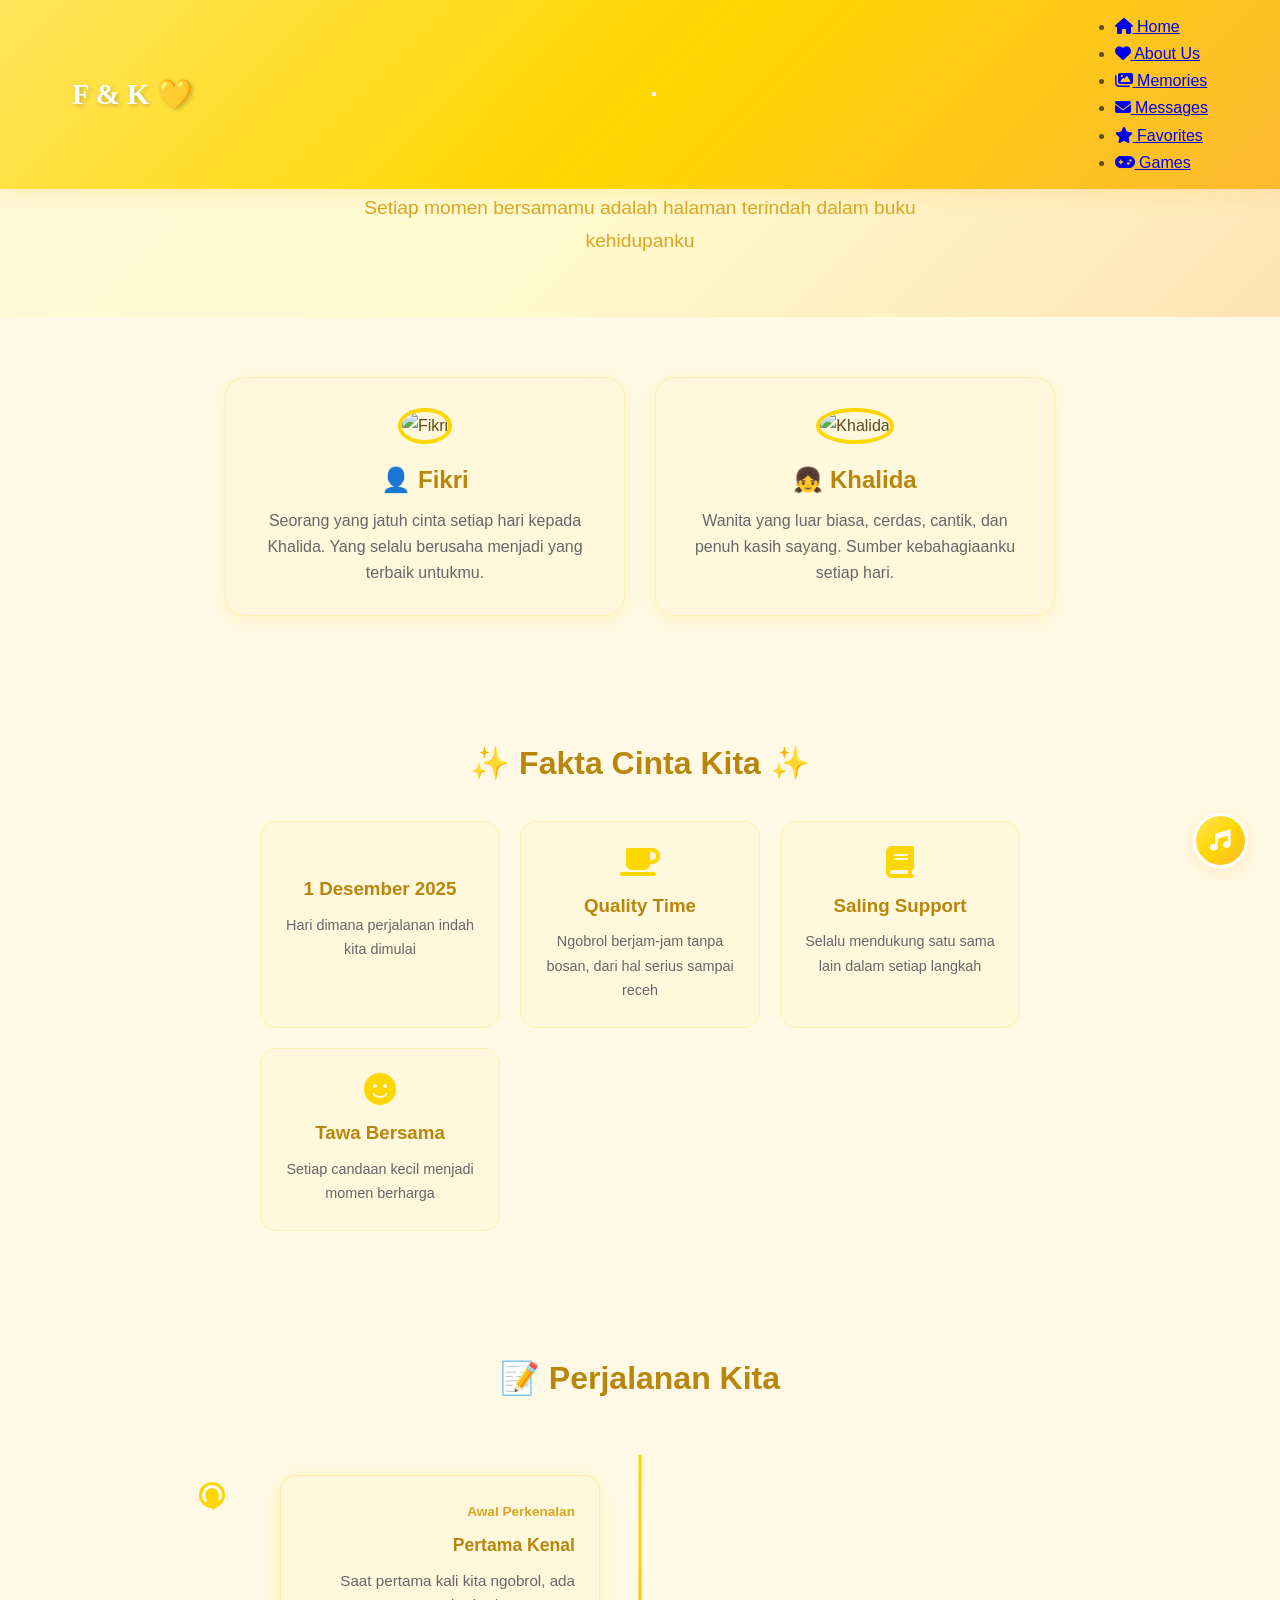
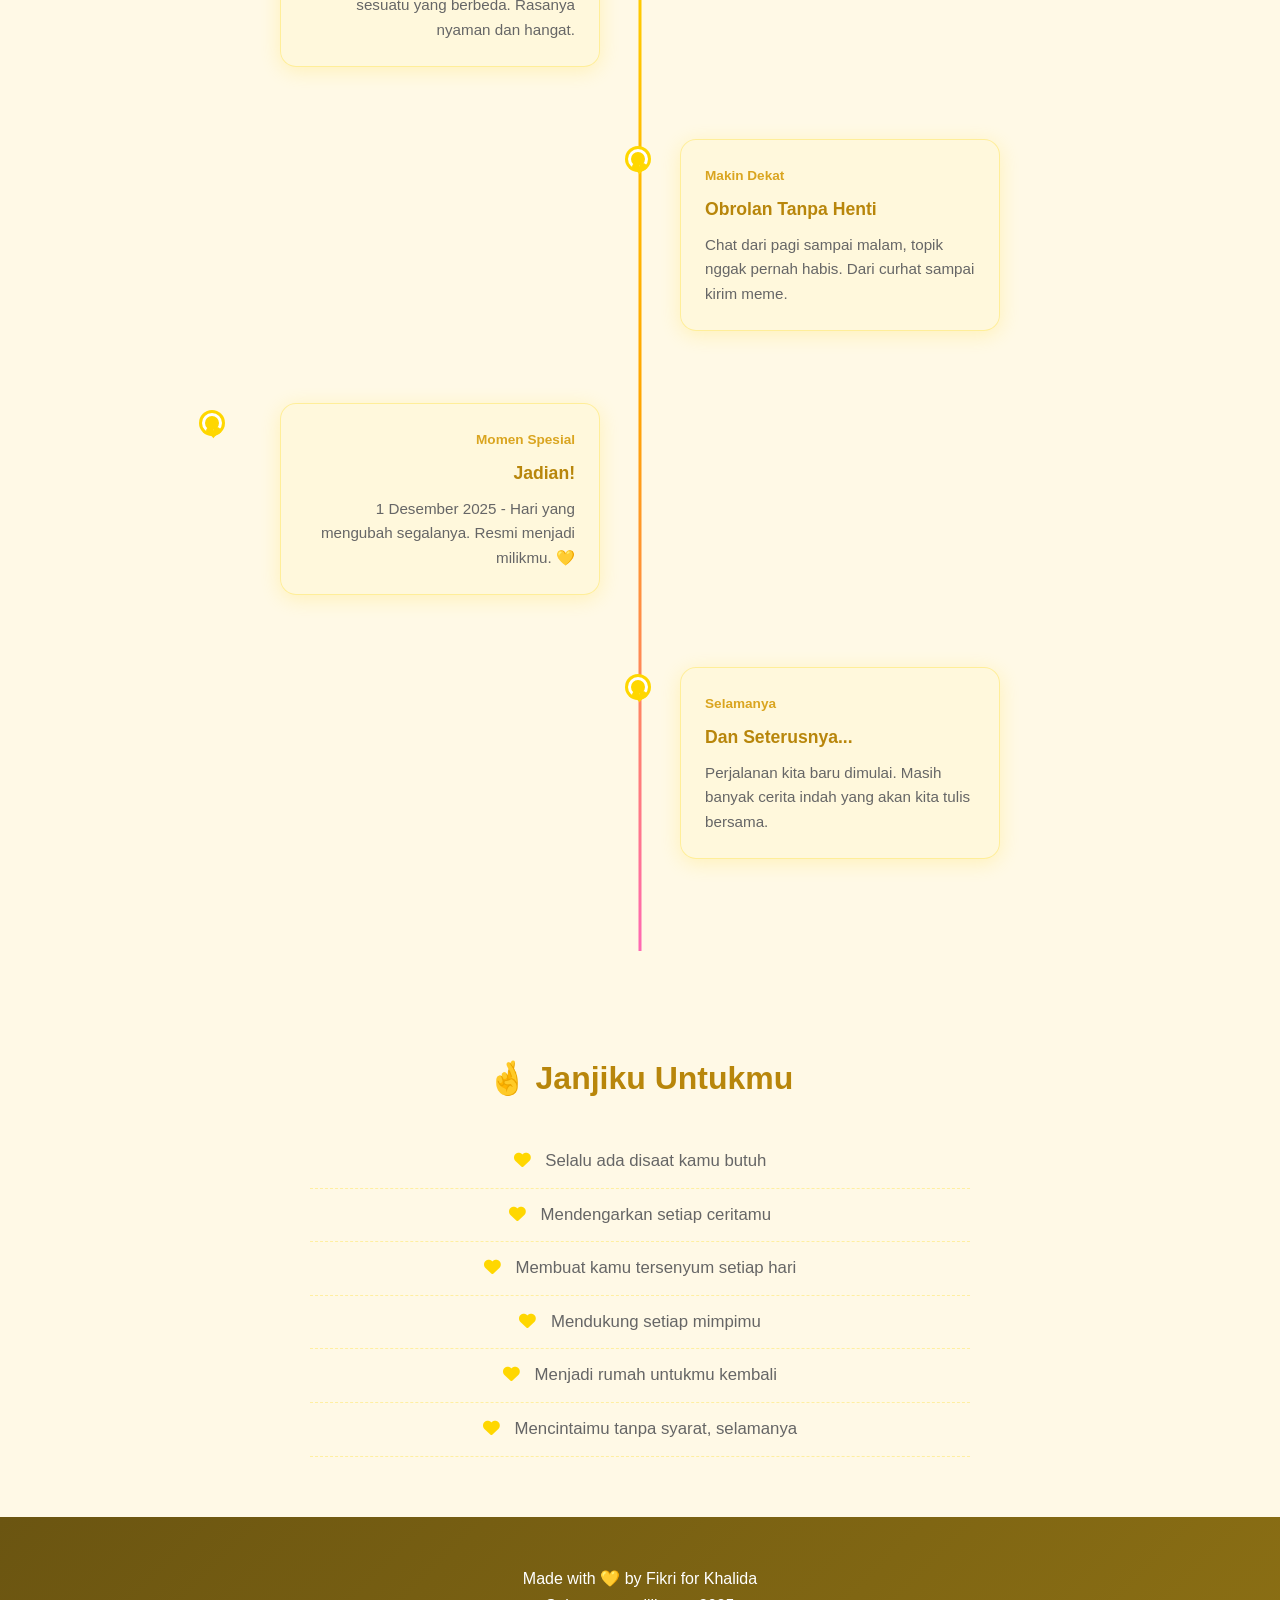
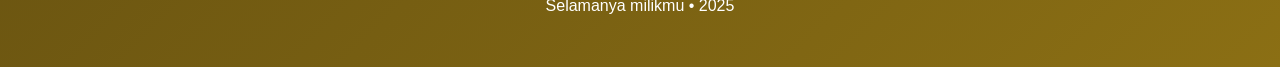
==== commit ebbbf72b: "Update about-us with real profile photos from Google Drive" ====
--- a/about-us.html
+++ b/about-us.html
@@ -41,26 +41,22 @@
         .promise-list { list-style: none; padding: 0; }
         .promise-list li { padding: 12px 0; color: #666; font-size: 1.05em; border-bottom: 1px dashed rgba(255,215,0,0.3); }
         .promise-list li i { color: #FFD700; margin-right: 10px; }
-        @media (max-width: 768px) {
-            .timeline-item { width: 100% !important; left: 0 !important; text-align: left !important; padding-left: 40px; }
-            .story-timeline::before { left: 15px; }
-            .timeline-item::before { left: 4px !important; right: auto !important; }
-            .about-hero h1 { font-size: 2em; }
-        }
+        @media (max-width: 768px) { .timeline-item { width: 100% !important; left: 0 !important; text-align: left !important; padding-left: 40px; } .story-timeline::before { left: 15px; } .timeline-item::before { left: 4px !important; right: auto !important; } .about-hero h1 { font-size: 2em; } }
     </style>
 </head>
 <body>
-    <!-- Music -->
     <audio id="bgMusic" loop>
         <source src="https://www.bensound.com/bensound-music/bensound-love.mp3" type="audio/mpeg">
     </audio>
     <button class="music-control" id="musicToggle"><i class="fas fa-music"></i></button>
 
-    <!-- Navbar -->
     <nav class="navbar">
         <div class="nav-container">
             <div class="logo">F & K 💛</div>
-            <ul class="nav-menu">
+            <button class="hamburger" id="menuToggle">
+                <span></span><span></span><span></span>
+            </button>
+            <ul class="nav-links">
                 <li><a href="index.html"><i class="fas fa-home"></i> Home</a></li>
                 <li><a href="about-us.html" class="active"><i class="fas fa-heart"></i> About Us</a></li>
                 <li><a href="memories.html"><i class="fas fa-images"></i> Memories</a></li>
@@ -68,11 +64,9 @@
                 <li><a href="favorites.html"><i class="fas fa-star"></i> Favorites</a></li>
                 <li><a href="game.html"><i class="fas fa-gamepad"></i> Games</a></li>
             </ul>
-            <button class="menu-toggle" id="menuToggle"><i class="fas fa-bars"></i></button>
         </div>
     </nav>
 
-    <!-- Hero -->
     <section class="about-hero">
         <h1>💛 Cerita Kita 💛</h1>
         <p>Setiap momen bersamamu adalah halaman terindah dalam buku kehidupanku</p>
@@ -81,12 +75,12 @@
     <!-- Couple Cards -->
     <section class="couple-section">
         <div class="couple-card">
-            <img src="https://via.placeholder.com/150/FFD700/fff?text=F" alt="Fikri">
+            <img src="https://lh3.googleusercontent.com/d/1b-fmuP1KfwO691930IJNkZV5dKUf66qY" alt="Fikri">
             <h2>👤 Fikri</h2>
             <p>Seorang yang jatuh cinta setiap hari kepada Khalida. Yang selalu berusaha menjadi yang terbaik untukmu.</p>
         </div>
         <div class="couple-card">
-            <img src="https://via.placeholder.com/150/FF69B4/fff?text=K" alt="Khalida">
+            <img src="https://lh3.googleusercontent.com/d/1REQy4EG5Wr3xk3a6fUoT-7n_LaaMVEHf" alt="Khalida">
             <h2>👧 Khalida</h2>
             <p>Wanita yang luar biasa, cerdas, cantik, dan penuh kasih sayang. Sumber kebahagiaanku setiap hari.</p>
         </div>
@@ -177,4 +171,4 @@
 
     <script src="script.js"></script>
 </body>
-</html>+</html>
--- a/style.css
+++ b/style.css
@@ -13,9 +13,7 @@
     --rose: #FFB6C1;
     --peach: #FFDAB9;
 }
-
 * { margin: 0; padding: 0; box-sizing: border-box; }
-
 body {
     font-family: 'Quicksand', 'Poppins', sans-serif;
     background: var(--light);
@@ -23,121 +21,99 @@
     overflow-x: hidden;
     line-height: 1.7;
 }
-
+/* ===== SCROLL PROGRESS ===== */
+.scroll-progress {
+    position: fixed; top: 0; left: 0; height: 3px;
+    background: var(--gradient); z-index: 10000;
+    transition: width 0.1s; width: 0;
+}
+/* ===== SCROLL TO TOP ===== */
+.scroll-top {
+    position: fixed; bottom: 2rem; left: 2rem;
+    width: 45px; height: 45px; border-radius: 50%;
+    background: var(--gradient); border: 2px solid var(--white);
+    color: var(--white); font-size: 1.1rem; cursor: pointer;
+    box-shadow: 0 4px 15px var(--shadow); z-index: 999;
+    opacity: 0; transform: translateY(20px); transition: all 0.3s;
+    pointer-events: none;
+}
+.scroll-top.visible { opacity: 1; transform: translateY(0); pointer-events: auto; }
+.scroll-top:hover { transform: translateY(-3px) scale(1.1); }
+/* ===== GLASS CARD ===== */
+.glass-card {
+    background: rgba(255,255,255,0.85);
+    backdrop-filter: blur(12px); -webkit-backdrop-filter: blur(12px);
+    border: 1px solid rgba(255,215,0,0.2);
+}
 /* ===== PARTICLE CANVAS ===== */
 #particleCanvas {
-    position: fixed;
-    top: 0; left: 0;
-    width: 100%; height: 100%;
-    z-index: 0;
+    position: fixed; top: 0; left: 0;
+    width: 100%; height: 100%; z-index: 0;
     pointer-events: none;
 }
-
 /* ===== NAVBAR ===== */
 .navbar {
     background: var(--gradient);
-    padding: 0.8rem 0;
-    position: fixed;
-    width: 100%;
-    top: 0;
-    z-index: 1000;
-    box-shadow: 0 4px 20px var(--shadow);
+    padding: 0.8rem 0; position: fixed; width: 100%; top: 0;
+    z-index: 1000; box-shadow: 0 4px 20px var(--shadow);
     backdrop-filter: blur(10px);
 }
 .nav-container {
-    max-width: 1200px;
-    margin: 0 auto;
-    display: flex;
-    justify-content: space-between;
-    align-items: center;
-    padding: 0 2rem;
+    max-width: 1200px; margin: 0 auto;
+    display: flex; justify-content: space-between;
+    align-items: center; padding: 0 2rem;
 }
 .logo {
     font-family: 'Dancing Script', cursive;
-    font-size: 1.8rem;
-    font-weight: 700;
-    color: var(--white);
+    font-size: 1.8rem; font-weight: 700; color: var(--white);
     text-shadow: 2px 2px 4px rgba(0,0,0,0.2);
 }
-.hamburger {
-    display: none;
-    background: none;
-    border: none;
-    color: var(--white);
-    font-size: 1.5rem;
-    cursor: pointer;
+.menu-toggle {
+    display: none; background: none; border: none;
+    color: var(--white); font-size: 1.5rem; cursor: pointer;
 }
 .nav-menu {
-    display: flex;
-    list-style: none;
-    gap: 0.5rem;
+    display: flex; list-style: none; gap: 0.5rem;
 }
 .nav-menu a {
-    color: var(--white);
-    text-decoration: none;
-    font-weight: 500;
-    font-size: 0.9rem;
-    transition: all 0.3s;
-    padding: 0.5rem 1rem;
+    color: var(--white); text-decoration: none; font-weight: 500;
+    font-size: 0.9rem; transition: all 0.3s; padding: 0.5rem 1rem;
     border-radius: 25px;
 }
 .nav-menu a:hover, .nav-menu a.active {
-    background: var(--white);
-    color: var(--dark);
+    background: var(--white); color: var(--dark);
     transform: translateY(-2px);
     box-shadow: 0 4px 15px rgba(0,0,0,0.15);
 }
-
 /* ===== MUSIC CONTROL ===== */
 .music-control {
-    position: fixed;
-    bottom: 2rem;
-    right: 2rem;
-    width: 55px;
-    height: 55px;
-    border-radius: 50%;
-    background: var(--gradient);
-    border: 3px solid var(--white);
-    color: var(--white);
-    font-size: 1.3rem;
-    cursor: pointer;
-    box-shadow: 0 4px 20px var(--shadow);
-    transition: all 0.3s;
-    z-index: 999;
-    animation: pulse 2s infinite;
+    position: fixed; bottom: 2rem; right: 2rem;
+    width: 55px; height: 55px; border-radius: 50%;
+    background: var(--gradient); border: 3px solid var(--white);
+    color: var(--white); font-size: 1.3rem; cursor: pointer;
+    box-shadow: 0 4px 20px var(--shadow); transition: all 0.3s;
+    z-index: 999; animation: pulse 2s infinite;
 }
 .music-control:hover { transform: scale(1.15) rotate(15deg); }
 @keyframes pulse {
     0%, 100% { box-shadow: 0 0 0 0 rgba(253,185,49,0.4); }
     50% { box-shadow: 0 0 0 15px rgba(253,185,49,0); }
 }
-
 /* ===== HERO SECTION ===== */
 .hero {
-    min-height: 100vh;
-    display: flex;
-    flex-direction: column;
-    justify-content: center;
-    align-items: center;
-    text-align: center;
-    padding: 7rem 2rem 3rem;
-    position: relative;
+    min-height: 100vh; display: flex; flex-direction: column;
+    justify-content: center; align-items: center; text-align: center;
+    padding: 7rem 2rem 3rem; position: relative;
     background: linear-gradient(180deg, #FFFDF0 0%, #FFF5CC 30%, var(--accent) 100%);
     z-index: 1;
 }
 .floating-elements {
-    position: absolute;
-    width: 100%; height: 100%;
-    top: 0; left: 0;
-    overflow: hidden;
-    z-index: 0;
+    position: absolute; width: 100%; height: 100%;
+    top: 0; left: 0; overflow: hidden; z-index: 0;
 }
 .float-icon {
-    position: absolute;
-    font-size: 1.5rem;
-    color: var(--primary);
-    opacity: 0.2;
-    animation: floatUp 12s infinite;
+    position: absolute; font-size: 1.5rem; color: var(--primary);
+    opacity: 0.2; animation: floatUp 12s infinite;
 }
 .float-icon:nth-child(1) { left: 5%; animation-delay: 0s; font-size: 1.2rem; }
 .float-icon:nth-child(2) { left: 15%; animation-delay: 1.5s; font-size: 1rem; }
@@ -152,295 +128,122 @@
     20% { opacity: 0.25; }
     100% { transform: translateY(-100px) rotate(360deg); opacity: 0; }
 }
-
-/* Hero Content */
 .hero-content { z-index: 10; position: relative; }
 .hero-badge {
-    display: inline-block;
-    background: var(--white);
-    color: var(--dark);
-    padding: 0.5rem 1.5rem;
-    border-radius: 30px;
-    font-size: 0.9rem;
-    font-weight: 600;
-    margin-bottom: 1.5rem;
-    box-shadow: 0 4px 15px var(--shadow);
-    animation: fadeInDown 1s ease;
+    display: inline-block; background: var(--white); color: var(--dark);
+    padding: 0.5rem 1.5rem; border-radius: 30px; font-size: 0.9rem;
+    font-weight: 600; margin-bottom: 1.5rem;
+    box-shadow: 0 4px 15px var(--shadow); animation: fadeInDown 1s ease;
 }
 .title-animated { margin-bottom: 1rem; }
 .title-line {
-    display: block;
-    font-family: 'Quicksand', sans-serif;
-    font-size: 2.5rem;
-    font-weight: 300;
-    color: var(--dark);
+    display: block; font-family: 'Quicksand', sans-serif;
+    font-size: 2.5rem; font-weight: 300; color: var(--dark);
     animation: fadeInDown 1.2s ease;
 }
 .title-name {
-    display: block;
-    font-family: 'Dancing Script', cursive;
-    font-size: 5rem;
-    font-weight: 700;
-    background: var(--gradient);
-    -webkit-background-clip: text;
-    -webkit-text-fill-color: transparent;
-    background-clip: text;
-    animation: fadeInUp 1.4s ease;
+    display: block; font-family: 'Dancing Script', cursive;
+    font-size: 5rem; font-weight: 700;
+    background: var(--gradient); -webkit-background-clip: text;
+    -webkit-text-fill-color: transparent; background-clip: text;
     filter: drop-shadow(2px 2px 4px rgba(0,0,0,0.1));
+    min-height: 1.2em;
+}
+.title-name .cursor {
+    display: inline-block; width: 3px; height: 1em;
+    background: var(--dark); margin-left: 2px;
+    animation: blink 0.7s infinite;
 }
 .tagline {
-    font-size: 1.1rem;
-    color: var(--text);
-    font-style: italic;
-    opacity: 0.8;
-    margin-bottom: 2rem;
-    animation: fadeIn 2s ease;
+    font-size: 1.1rem; color: var(--text); font-style: italic;
+    opacity: 0.8; margin-bottom: 2rem; animation: fadeIn 2s ease;
 }
 .tagline i { color: var(--primary); font-size: 0.8rem; }
-
-/* Photo Frame */
-.hero-photo { margin: 1.5rem 0; }
-.photo-frame {
-    width: 180px; height: 180px;
-    border-radius: 50%;
-    overflow: hidden;
-    margin: 0 auto;
-    border: 5px solid var(--white);
-    box-shadow: 0 8px 30px var(--shadow);
-    position: relative;
-    transition: transform 0.5s;
-}
-.photo-frame:hover { transform: scale(1.08) rotate(3deg); }
-.photo-frame img { width: 100%; height: 100%; object-fit: cover; }
-.photo-overlay {
-    position: absolute; top: 0; left: 0;
-    width: 100%; height: 100%;
-    background: rgba(255,215,0,0.3);
-    display: flex; align-items: center; justify-content: center;
-    opacity: 0; transition: opacity 0.3s;
-    font-size: 2rem; color: var(--white);
-}
-.photo-frame:hover .photo-overlay { opacity: 1; }
-
 /* ===== COUNTDOWN ===== */
 .countdown-container {
-    background: var(--white);
-    padding: 2.5rem;
-    border-radius: 25px;
-    margin: 2rem 0;
-    box-shadow: 0 10px 40px var(--shadow);
-    max-width: 650px;
-    width: 100%;
-    z-index: 10;
-    position: relative;
-    border: 2px solid rgba(255,215,0,0.2);
+    padding: 2.5rem; border-radius: 25px; margin: 2rem 0;
+    box-shadow: 0 10px 40px var(--shadow); max-width: 650px;
+    width: 100%; z-index: 10; position: relative;
 }
 .countdown-header { margin-bottom: 1.5rem; }
 .countdown-header i { font-size: 1.5rem; color: var(--primary); }
 .countdown-header h3 {
-    font-family: 'Dancing Script', cursive;
-    font-size: 2rem;
-    color: var(--dark);
-    margin: 0.3rem 0;
-}
-.since { color: var(--text); font-style: italic; opacity: 0.7; font-size: 0.9rem; }
+    font-family: 'Dancing Script', cursive; font-size: 2rem;
+    color: var(--dark); margin: 0.3rem 0;
+}
 .countdown {
-    display: flex;
-    gap: 0.8rem;
-    justify-content: center;
-    align-items: center;
-    flex-wrap: wrap;
-}
-.time-box {
-    text-align: center;
-}
+    display: flex; gap: 0.8rem; justify-content: center;
+    align-items: center; flex-wrap: wrap;
+}
+.time-box { text-align: center; }
 .time-flip {
-    background: var(--gradient);
-    padding: 1rem 1.2rem;
-    border-radius: 15px;
-    min-width: 85px;
-    box-shadow: 0 6px 20px var(--shadow);
-    transition: transform 0.3s;
+    background: var(--gradient); padding: 1rem 1.2rem;
+    border-radius: 15px; min-width: 85px;
+    box-shadow: 0 6px 20px var(--shadow); transition: transform 0.3s;
 }
 .time-flip:hover { transform: scale(1.08); }
 .time {
-    display: block;
-    font-size: 2.5rem;
-    font-weight: 700;
-    color: var(--white);
-    font-family: 'Poppins', sans-serif;
+    display: block; font-size: 2.5rem; font-weight: 700;
+    color: var(--white); font-family: 'Poppins', sans-serif;
 }
 .label {
-    display: block;
-    font-size: 0.75rem;
-    color: var(--text);
-    margin-top: 0.5rem;
-    font-weight: 500;
+    display: block; font-size: 0.75rem; color: var(--text);
+    margin-top: 0.5rem; font-weight: 500;
 }
 .time-separator {
-    font-size: 2rem;
-    font-weight: 700;
-    color: var(--primary);
+    font-size: 2rem; font-weight: 700; color: var(--primary);
     animation: blink 1s infinite;
 }
 @keyframes blink { 0%,100% { opacity: 1; } 50% { opacity: 0.3; } }
 .countdown-note {
-    margin-top: 1.2rem;
-    font-size: 0.85rem;
-    color: var(--text);
-    opacity: 0.6;
-    font-style: italic;
-}
-
+    margin-top: 1.2rem; font-size: 0.85rem;
+    color: var(--text); opacity: 0.6; font-style: italic;
+}
 /* ===== DAILY QUOTE ===== */
 .daily-quote {
-    background: var(--white);
-    padding: 2rem;
-    border-radius: 25px;
-    max-width: 600px;
-    width: 100%;
-    box-shadow: 0 10px 30px var(--shadow);
-    position: relative;
-    z-index: 10;
-    margin-top: 2rem;
+    padding: 2rem; border-radius: 25px; max-width: 600px;
+    width: 100%; box-shadow: 0 10px 30px var(--shadow);
+    position: relative; z-index: 10; margin-top: 2rem;
     border-left: 5px solid var(--primary);
 }
 .quote-icon { color: var(--primary); font-size: 1.5rem; margin-bottom: 0.5rem; }
 .daily-quote p {
-    font-size: 1.15rem;
-    color: var(--text);
-    font-style: italic;
-    line-height: 1.8;
-}
-.quote-author { font-size: 0.85rem; color: var(--dark); margin-top: 0.8rem; font-weight: 600; }
-
-/* ===== STATS ===== */
-.stats {
-    padding: 4rem 2rem;
-    max-width: 1200px;
-    margin: 0 auto;
-    position: relative;
-    z-index: 1;
-}
+    font-size: 1.15rem; color: var(--text);
+    font-style: italic; line-height: 1.8;
+}
+.quote-author {
+    font-size: 0.85rem; color: var(--dark);
+    margin-top: 0.8rem; font-weight: 600;
+}
+/* ===== STATS/EXPLORE SECTION ===== */
+.stats { padding: 4rem 2rem; max-width: 1200px; margin: 0 auto; position: relative; z-index: 1; }
 .stats-title { text-align: center; margin-bottom: 3rem; }
-.stats-title h2 {
-    font-family: 'Dancing Script', cursive;
-    font-size: 2.5rem;
-    color: var(--dark);
-}
-.stats-grid {
-    display: grid;
-    grid-template-columns: repeat(auto-fit, minmax(220px, 1fr));
-    gap: 1.5rem;
-}
+.stats-title h2 { font-family: 'Dancing Script', cursive; font-size: 2.5rem; color: var(--dark); }
+.stats-grid { display: grid; grid-template-columns: repeat(auto-fit, minmax(180px, 1fr)); gap: 1.5rem; }
 .stat-item {
-    background: var(--white);
-    padding: 2rem;
-    border-radius: 20px;
-    text-align: center;
-    box-shadow: 0 8px 30px var(--shadow);
-    transition: all 0.4s;
-    border: 2px solid transparent;
+    background: var(--white); padding: 2rem; border-radius: 20px; text-align: center;
+    box-shadow: 0 8px 30px var(--shadow); transition: all 0.4s;
+    border: 2px solid transparent; text-decoration: none; color: var(--text);
+    display: block;
 }
 .stat-item:hover {
-    transform: translateY(-8px);
-    border-color: var(--primary);
+    transform: translateY(-8px) scale(1.02); border-color: var(--primary);
     box-shadow: 0 15px 40px var(--shadow);
 }
 .stat-icon {
-    width: 65px; height: 65px;
-    border-radius: 50%;
-    background: var(--gradient);
+    width: 65px; height: 65px; border-radius: 50%; background: var(--gradient);
     display: flex; align-items: center; justify-content: center;
-    margin: 0 auto 1rem;
-    font-size: 1.5rem;
-    color: var(--white);
-}
-.stat-item h3 { font-size: 1.5rem; color: var(--dark); margin-bottom: 0.3rem; }
-.stat-item p { color: var(--text); opacity: 0.7; }
-
-/* ===== RSS SECTION ===== */
-.rss-section {
-    padding: 4rem 2rem;
-    max-width: 1000px;
-    margin: 0 auto;
-    text-align: center;
-    z-index: 1;
-    position: relative;
-}
-.rss-section h2 {
-    font-family: 'Dancing Script', cursive;
-    font-size: 2.2rem;
-    color: var(--dark);
-    margin-bottom: 2rem;
-}
-.rss-feed {
-    display: grid;
-    grid-template-columns: repeat(auto-fit, minmax(280px, 1fr));
-    gap: 1.5rem;
-}
-.rss-item {
-    background: var(--white);
-    padding: 1.5rem;
-    border-radius: 15px;
-    box-shadow: 0 5px 20px var(--shadow);
-    text-align: left;
-    transition: all 0.3s;
-    border-top: 3px solid var(--primary);
-}
-.rss-item:hover { transform: translateY(-5px); }
-.rss-item h4 { color: var(--dark); margin-bottom: 0.5rem; font-size: 1rem; }
-.rss-item p { font-size: 0.85rem; color: var(--text); opacity: 0.7; }
-.rss-item a { color: var(--primary); text-decoration: none; font-weight: 600; font-size: 0.85rem; }
-.rss-loading { color: var(--text); opacity: 0.5; padding: 2rem; }
-
-/* ===== CTA ===== */
-.cta {
-    text-align: center;
-    padding: 5rem 2rem;
-    background: var(--gradient);
-    position: relative;
-    z-index: 1;
-}
-.cta h2 {
-    font-family: 'Dancing Script', cursive;
-    color: var(--white);
-    font-size: 2.8rem;
-    margin-bottom: 1rem;
-}
-.cta p { color: var(--white); opacity: 0.9; margin-bottom: 2rem; font-size: 1.1rem; }
-.cta-buttons {
-    display: flex;
-    gap: 1rem;
-    justify-content: center;
-    flex-wrap: wrap;
-}
-.btn {
-    padding: 0.9rem 2rem;
-    border-radius: 30px;
-    text-decoration: none;
-    font-weight: 600;
-    transition: all 0.3s;
-    display: inline-flex;
-    align-items: center;
-    gap: 0.5rem;
-    font-size: 0.95rem;
-    box-shadow: 0 4px 15px rgba(0,0,0,0.15);
-}
-.btn-primary { background: var(--white); color: var(--dark); }
-.btn-secondary { background: var(--dark); color: var(--white); }
-.btn-accent { background: var(--peach); color: var(--dark); }
-.btn-game { background: var(--rose); color: var(--dark); }
-.btn:hover { transform: translateY(-3px) scale(1.03); box-shadow: 0 8px 25px rgba(0,0,0,0.2); }
-
+    margin: 0 auto 1rem; font-size: 1.5rem; color: var(--white);
+    transition: transform 0.3s;
+}
+.stat-item:hover .stat-icon { transform: rotate(15deg) scale(1.1); }
+.stat-item h3 { font-size: 1.2rem; color: var(--dark); margin-bottom: 0.3rem; }
+.stat-item p { color: var(--text); opacity: 0.7; font-size: 0.9rem; }
 /* ===== FOOTER ===== */
 footer {
     background: linear-gradient(135deg, #6B5511 0%, var(--dark) 100%);
-    color: var(--white);
-    text-align: center;
-    padding: 3rem 2rem;
-    position: relative;
-    z-index: 1;
+    color: var(--white); text-align: center; padding: 3rem 2rem;
+    position: relative; z-index: 1;
 }
 .footer-hearts { margin-bottom: 1rem; }
 .footer-hearts i { color: var(--primary); margin: 0 0.3rem; animation: heartbeat 1.5s infinite; }
@@ -448,236 +251,100 @@
 .footer-hearts i:nth-child(3) { animation-delay: 0.6s; }
 .footer-main { font-size: 1.1rem; margin-bottom: 0.3rem; }
 .beating-heart { color: #ff6b6b; animation: heartbeat 1s infinite; }
-@keyframes heartbeat {
-    0%, 100% { transform: scale(1); }
-    50% { transform: scale(1.2); }
-}
+@keyframes heartbeat { 0%, 100% { transform: scale(1); } 50% { transform: scale(1.2); } }
 .footer-sub { opacity: 0.7; font-size: 0.85rem; }
-.footer-quote { font-style: italic; opacity: 0.5; font-size: 0.8rem; margin-top: 0.8rem; }
-
 /* ===== ANIMATIONS ===== */
 @keyframes fadeIn { from { opacity: 0; } to { opacity: 1; } }
 @keyframes fadeInDown { from { opacity: 0; transform: translateY(-30px); } to { opacity: 1; transform: translateY(0); } }
 @keyframes fadeInUp { from { opacity: 0; transform: translateY(30px); } to { opacity: 1; transform: translateY(0); } }
-
+.fade-in { opacity: 0; transform: translateY(30px); transition: opacity 0.7s ease, transform 0.7s ease; }
+.fade-in.visible { opacity: 1; transform: translateY(0); }
 /* ===== PAGE CONTENT (shared) ===== */
 .page-hero {
-    min-height: 40vh;
-    display: flex;
-    flex-direction: column;
-    justify-content: center;
-    align-items: center;
-    text-align: center;
-    padding: 8rem 2rem 3rem;
-    background: var(--gradient);
-    color: var(--white);
-    position: relative;
-}
-.page-hero h1 {
-    font-family: 'Dancing Script', cursive;
-    font-size: 3.5rem;
-    margin-bottom: 0.5rem;
-}
+    min-height: 40vh; display: flex; flex-direction: column;
+    justify-content: center; align-items: center; text-align: center;
+    padding: 8rem 2rem 3rem; background: var(--gradient);
+    color: var(--white); position: relative;
+}
+.page-hero h1 { font-family: 'Dancing Script', cursive; font-size: 3.5rem; margin-bottom: 0.5rem; }
 .page-hero p { opacity: 0.9; font-size: 1.1rem; }
-.page-content {
-    max-width: 1000px;
-    margin: 0 auto;
-    padding: 4rem 2rem;
-    position: relative;
-    z-index: 1;
-}
-.section-title {
-    font-family: 'Dancing Script', cursive;
-    font-size: 2.2rem;
-    color: var(--dark);
-    text-align: center;
-    margin-bottom: 2rem;
-}
-
-/* ===== CARDS (About, Favorites, etc) ===== */
+.page-content { max-width: 1000px; margin: 0 auto; padding: 4rem 2rem; position: relative; z-index: 1; }
+.section-title { font-family: 'Dancing Script', cursive; font-size: 2.2rem; color: var(--dark); text-align: center; margin-bottom: 2rem; }
+/* ===== CARDS ===== */
 .card {
-    background: var(--white);
-    border-radius: 20px;
-    padding: 2rem;
-    box-shadow: 0 8px 30px var(--shadow);
-    margin-bottom: 2rem;
-    transition: all 0.3s;
-    border: 2px solid transparent;
+    background: var(--white); border-radius: 20px; padding: 2rem;
+    box-shadow: 0 8px 30px var(--shadow); margin-bottom: 2rem;
+    transition: all 0.3s; border: 2px solid transparent;
 }
 .card:hover { border-color: var(--primary); transform: translateY(-3px); }
 .card h3 { font-family: 'Dancing Script', cursive; font-size: 1.6rem; color: var(--dark); margin-bottom: 1rem; }
 .card p { line-height: 1.8; }
 .card i { color: var(--primary); }
-
 /* Timeline */
 .timeline { position: relative; padding-left: 2rem; }
-.timeline::before {
-    content: '';
-    position: absolute;
-    left: 0; top: 0;
-    width: 3px; height: 100%;
-    background: var(--gradient);
-    border-radius: 3px;
-}
-.timeline-item {
-    position: relative;
-    margin-bottom: 2rem;
-    padding-left: 1.5rem;
-}
-.timeline-item::before {
-    content: '';
-    position: absolute;
-    left: -2.35rem; top: 0.5rem;
-    width: 14px; height: 14px;
-    border-radius: 50%;
-    background: var(--primary);
-    border: 3px solid var(--white);
-    box-shadow: 0 0 0 3px var(--primary);
-}
+.timeline::before { content: ''; position: absolute; left: 0; top: 0; width: 3px; height: 100%; background: var(--gradient); border-radius: 3px; }
+.timeline-item { position: relative; margin-bottom: 2rem; padding-left: 1.5rem; }
+.timeline-item::before { content: ''; position: absolute; left: -2.35rem; top: 0.5rem; width: 14px; height: 14px; border-radius: 50%; background: var(--primary); border: 3px solid var(--white); box-shadow: 0 0 0 3px var(--primary); }
 .timeline-date { font-size: 0.85rem; color: var(--primary); font-weight: 600; }
 .timeline-content { background: var(--white); padding: 1.5rem; border-radius: 15px; box-shadow: 0 4px 15px var(--shadow); margin-top: 0.5rem; }
-
 /* Gallery Grid */
-.gallery-grid {
-    display: grid;
-    grid-template-columns: repeat(auto-fill, minmax(250px, 1fr));
-    gap: 1.5rem;
-}
+.gallery-grid { display: grid; grid-template-columns: repeat(auto-fill, minmax(250px, 1fr)); gap: 1.5rem; }
 .gallery-item {
-    border-radius: 15px;
-    overflow: hidden;
-    box-shadow: 0 5px 20px var(--shadow);
-    transition: all 0.4s;
-    position: relative;
-    aspect-ratio: 1;
-    background: var(--gradient);
-    display: flex;
-    align-items: center;
-    justify-content: center;
-    color: var(--white);
-    font-size: 3rem;
-}
-.gallery-item:hover { transform: scale(1.03) rotate(1deg); }
+    border-radius: 15px; overflow: hidden; box-shadow: 0 5px 20px var(--shadow);
+    transition: all 0.4s; position: relative; aspect-ratio: 1;
+    background: var(--gradient); display: flex; align-items: center;
+    justify-content: center; color: var(--white); font-size: 3rem; cursor: pointer;
+}
+.gallery-item:hover { transform: scale(1.03) rotate(1deg); box-shadow: 0 10px 30px var(--shadow); }
 .gallery-item img { width: 100%; height: 100%; object-fit: cover; }
-
+.gallery-item .gallery-overlay {
+    position: absolute; inset: 0; background: rgba(0,0,0,0.4);
+    display: flex; align-items: center; justify-content: center;
+    opacity: 0; transition: opacity 0.3s; font-size: 2rem; color: white;
+}
+.gallery-item:hover .gallery-overlay { opacity: 1; }
+/* Lightbox */
+#lightbox {
+    display: none; position: fixed; inset: 0; background: rgba(0,0,0,0.9);
+    z-index: 9998; align-items: center; justify-content: center; cursor: pointer;
+}
+#lightbox.active { display: flex; }
+#lightbox img { max-width: 90vw; max-height: 90vh; border-radius: 12px; object-fit: contain; }
 /* Favorites Grid */
-.fav-grid {
-    display: grid;
-    grid-template-columns: repeat(auto-fit, minmax(280px, 1fr));
-    gap: 1.5rem;
-}
-.fav-card {
-    background: var(--white);
-    border-radius: 20px;
-    padding: 2rem;
-    text-align: center;
-    box-shadow: 0 8px 25px var(--shadow);
-    transition: all 0.3s;
-}
+.fav-grid { display: grid; grid-template-columns: repeat(auto-fit, minmax(280px, 1fr)); gap: 1.5rem; }
+.fav-card { background: var(--white); border-radius: 20px; padding: 2rem; text-align: center; box-shadow: 0 8px 25px var(--shadow); transition: all 0.3s; }
 .fav-card:hover { transform: translateY(-5px); }
-.fav-card .fav-icon {
-    width: 60px; height: 60px;
-    border-radius: 50%;
-    background: var(--gradient);
-    display: flex; align-items: center; justify-content: center;
-    margin: 0 auto 1rem;
-    font-size: 1.5rem;
-    color: var(--white);
-}
+.fav-card .fav-icon { width: 60px; height: 60px; border-radius: 50%; background: var(--gradient); display: flex; align-items: center; justify-content: center; margin: 0 auto 1rem; font-size: 1.5rem; color: var(--white); }
 .fav-card h3 { color: var(--dark); font-size: 1.2rem; margin-bottom: 0.5rem; }
 .fav-card p { font-size: 0.9rem; opacity: 0.7; }
 .fav-list { list-style: none; text-align: left; }
 .fav-list li { padding: 0.5rem 0; border-bottom: 1px solid rgba(255,215,0,0.15); }
 .fav-list li i { color: var(--primary); margin-right: 0.5rem; }
-
 /* ===== GAME STYLES ===== */
-.game-container {
-    max-width: 600px;
-    margin: 0 auto;
-    text-align: center;
-}
-.game-card {
-    background: var(--white);
-    border-radius: 20px;
-    padding: 2rem;
-    box-shadow: 0 8px 30px var(--shadow);
-    margin-bottom: 2rem;
-}
+.game-container { max-width: 600px; margin: 0 auto; text-align: center; }
+.game-card { background: var(--white); border-radius: 20px; padding: 2rem; box-shadow: 0 8px 30px var(--shadow); margin-bottom: 2rem; }
 .game-card h3 { font-family: 'Dancing Script', cursive; font-size: 1.8rem; color: var(--dark); margin-bottom: 1rem; }
-.game-btn {
-    background: var(--gradient);
-    color: var(--white);
-    border: none;
-    padding: 0.8rem 2rem;
-    border-radius: 25px;
-    font-size: 1rem;
-    font-weight: 600;
-    cursor: pointer;
-    transition: all 0.3s;
-    margin: 0.5rem;
-}
+.game-btn { background: var(--gradient); color: var(--white); border: none; padding: 0.8rem 2rem; border-radius: 25px; font-size: 1rem; font-weight: 600; cursor: pointer; transition: all 0.3s; margin: 0.5rem; }
 .game-btn:hover { transform: scale(1.05); box-shadow: 0 5px 20px var(--shadow); }
-.game-result {
-    font-size: 1.2rem;
-    margin-top: 1rem;
-    padding: 1rem;
-    border-radius: 15px;
-    background: var(--light);
-}
-.quiz-option {
-    display: block;
-    width: 100%;
-    padding: 1rem;
-    margin: 0.5rem 0;
-    background: var(--light);
-    border: 2px solid transparent;
-    border-radius: 15px;
-    cursor: pointer;
-    transition: all 0.3s;
-    font-size: 0.95rem;
-    text-align: left;
-}
+.game-result { font-size: 1.2rem; margin-top: 1rem; padding: 1rem; border-radius: 15px; background: var(--light); }
+.quiz-option { display: block; width: 100%; padding: 1rem; margin: 0.5rem 0; background: var(--light); border: 2px solid transparent; border-radius: 15px; cursor: pointer; transition: all 0.3s; font-size: 0.95rem; text-align: left; }
 .quiz-option:hover { border-color: var(--primary); background: var(--white); }
 .quiz-option.correct { border-color: #4CAF50; background: #E8F5E9; }
 .quiz-option.wrong { border-color: #f44336; background: #FFEBEE; }
 .score-display { font-size: 2rem; font-weight: 700; color: var(--primary); }
-
 /* ===== MESSAGE / LETTER STYLES ===== */
-.letter-card {
-    background: var(--white);
-    border-radius: 20px;
-    padding: 2.5rem;
-    box-shadow: 0 10px 35px var(--shadow);
-    margin-bottom: 2rem;
-    border-left: 5px solid var(--primary);
-    position: relative;
-}
-.letter-card::before {
-    content: '\f004';
-    font-family: 'Font Awesome 6 Free';
-    font-weight: 900;
-    position: absolute;
-    top: 1rem; right: 1.5rem;
-    font-size: 1.2rem;
-    color: var(--primary);
-    opacity: 0.3;
-}
+.letter-card { background: var(--white); border-radius: 20px; padding: 2.5rem; box-shadow: 0 10px 35px var(--shadow); margin-bottom: 2rem; border-left: 5px solid var(--primary); position: relative; }
+.letter-card::before { content: '\2764'; font-family: 'Font Awesome 6 Free'; font-weight: 900; position: absolute; top: 1rem; right: 1.5rem; font-size: 1.2rem; color: var(--primary); opacity: 0.3; }
 .letter-card h3 { font-family: 'Dancing Script', cursive; font-size: 1.5rem; color: var(--dark); margin-bottom: 1rem; }
 .letter-card p { line-height: 2; font-size: 1rem; }
 .letter-date { font-size: 0.8rem; color: var(--primary); font-weight: 600; margin-bottom: 0.5rem; }
-
 /* ===== RESPONSIVE ===== */
 @media (max-width: 768px) {
-    .hamburger { display: block; }
+    .menu-toggle { display: block; }
     .nav-menu {
-        display: none;
-        flex-direction: column;
-        position: absolute;
-        top: 100%; left: 0;
-        width: 100%;
-        background: var(--gradient);
-        padding: 1rem;
-        box-shadow: 0 5px 20px var(--shadow);
+        display: none; flex-direction: column; position: absolute;
+        top: 100%; left: 0; width: 100%; background: var(--gradient);
+        padding: 1rem; box-shadow: 0 5px 20px var(--shadow);
     }
     .nav-menu.active { display: flex; }
     .title-name { font-size: 3.5rem; }
@@ -685,13 +352,10 @@
     .countdown { gap: 0.4rem; }
     .time-flip { min-width: 65px; padding: 0.8rem; }
     .time { font-size: 1.8rem; }
-    .time-separator { font-size: 1.5rem; }
     .page-hero h1 { font-size: 2.5rem; }
-    .cta h2 { font-size: 2rem; }
-    .stats-title h2, .section-title, .rss-section h2 { font-size: 1.8rem; }
+    .stats-title h2, .section-title { font-size: 1.8rem; }
 }
 @media (max-width: 480px) {
     .title-name { font-size: 2.8rem; }
-    .countdown { flex-direction: row; flex-wrap: wrap; }
     .time-separator { display: none; }
 }
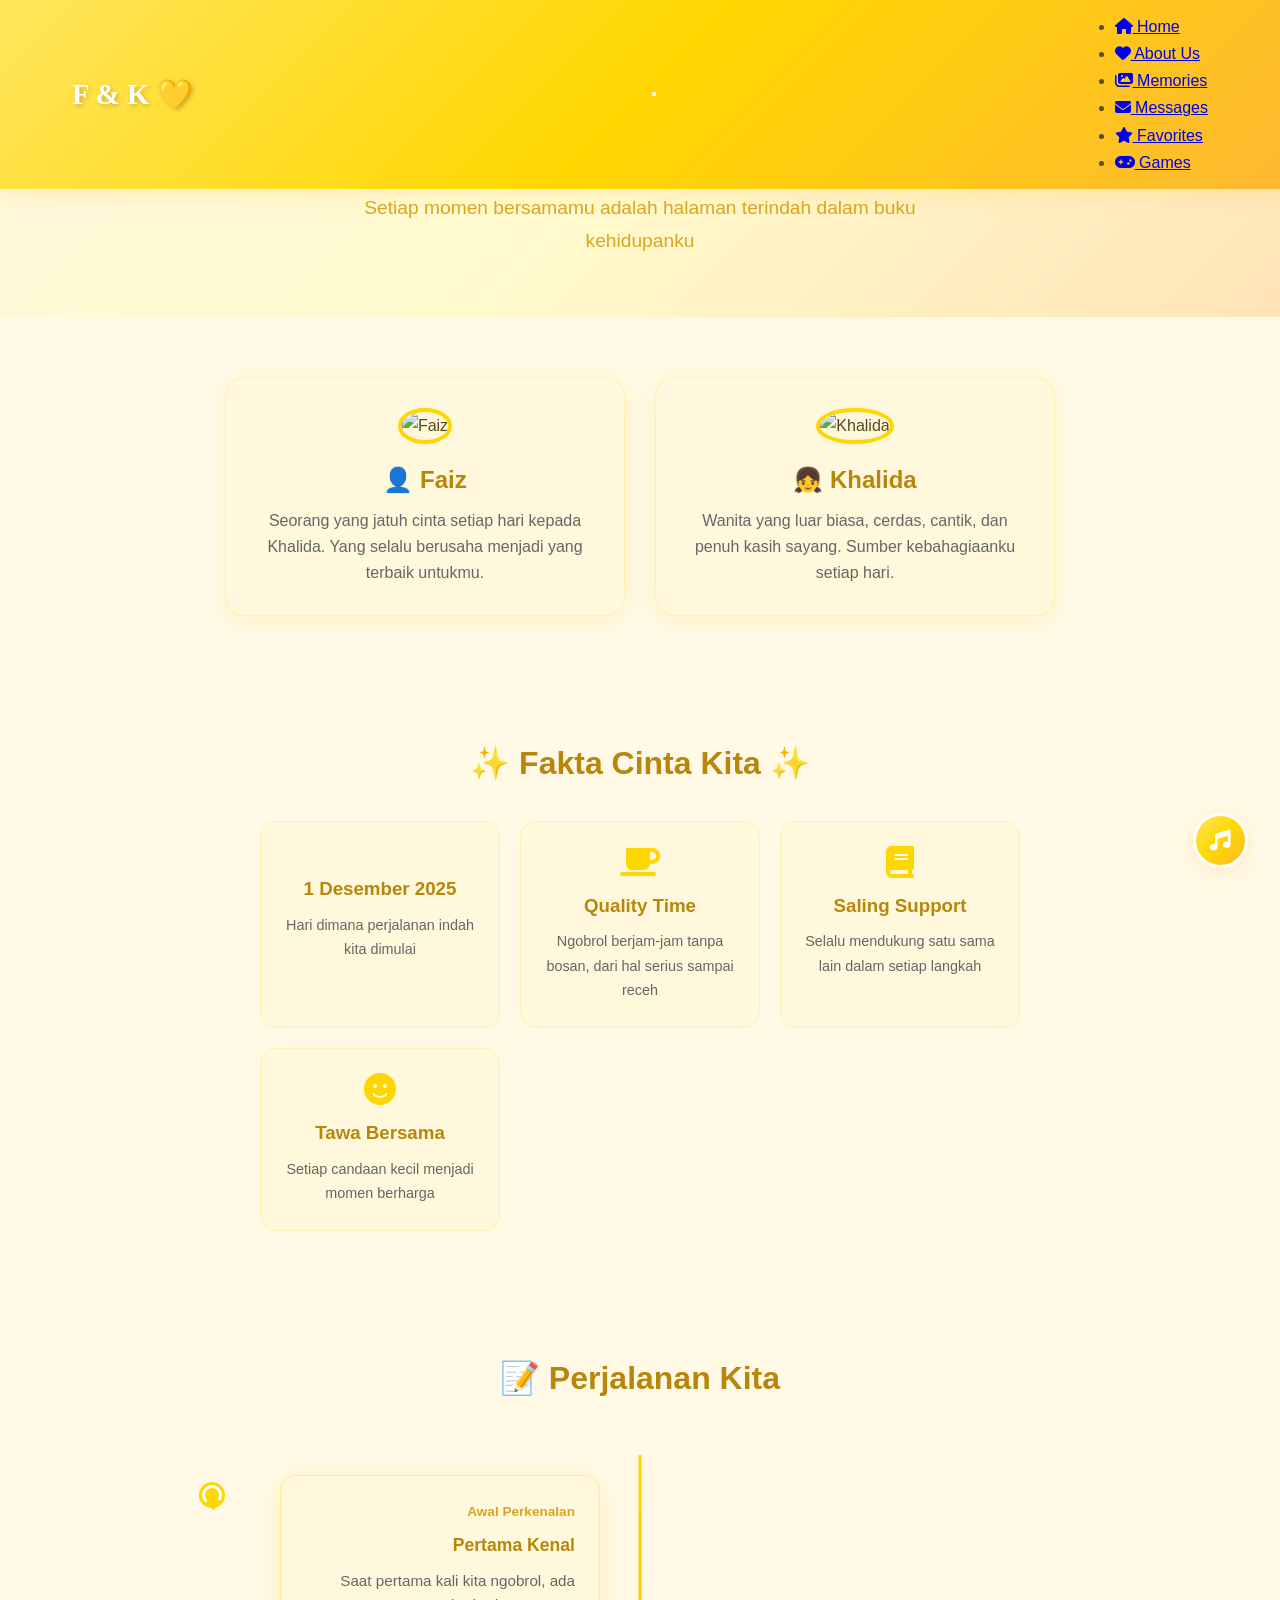
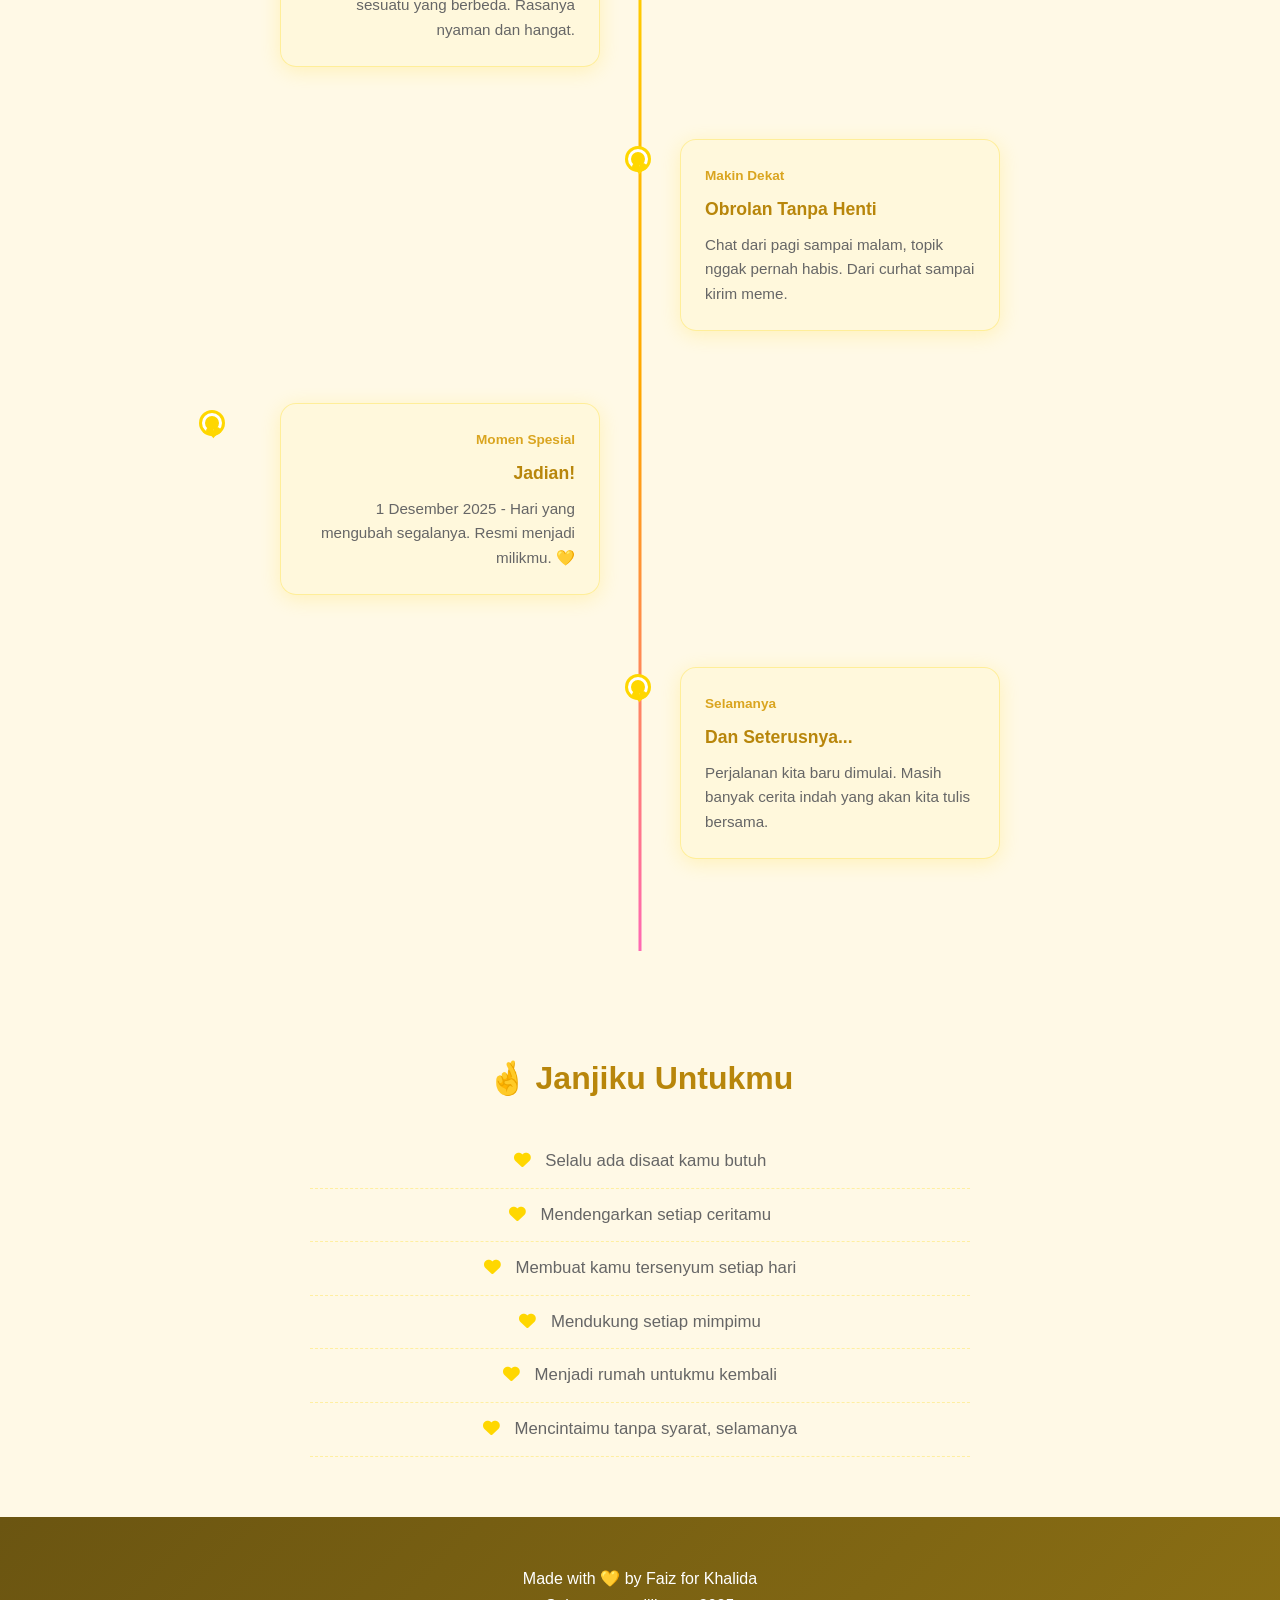
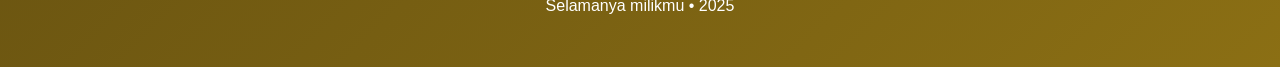
==== commit ff8dee5c: "Replace Fikri with Faiz in about-us.html" ====
--- a/about-us.html
+++ b/about-us.html
@@ -75,8 +75,8 @@
     <!-- Couple Cards -->
     <section class="couple-section">
         <div class="couple-card">
-            <img src="https://lh3.googleusercontent.com/d/1b-fmuP1KfwO691930IJNkZV5dKUf66qY" alt="Fikri">
-            <h2>👤 Fikri</h2>
+            <img src="https://lh3.googleusercontent.com/d/1b-fmuP1KfwO691930IJNkZV5dKUf66qY" alt="Faiz">
+            <h2>👤 Faiz</h2>
             <p>Seorang yang jatuh cinta setiap hari kepada Khalida. Yang selalu berusaha menjadi yang terbaik untukmu.</p>
         </div>
         <div class="couple-card">
@@ -164,7 +164,7 @@
     <!-- Footer -->
     <footer class="footer">
         <div class="footer-content">
-            <p>Made with 💛 by Fikri for Khalida</p>
+            <p>Made with 💛 by Faiz for Khalida</p>
             <p>Selamanya milikmu • 2025</p>
         </div>
     </footer>
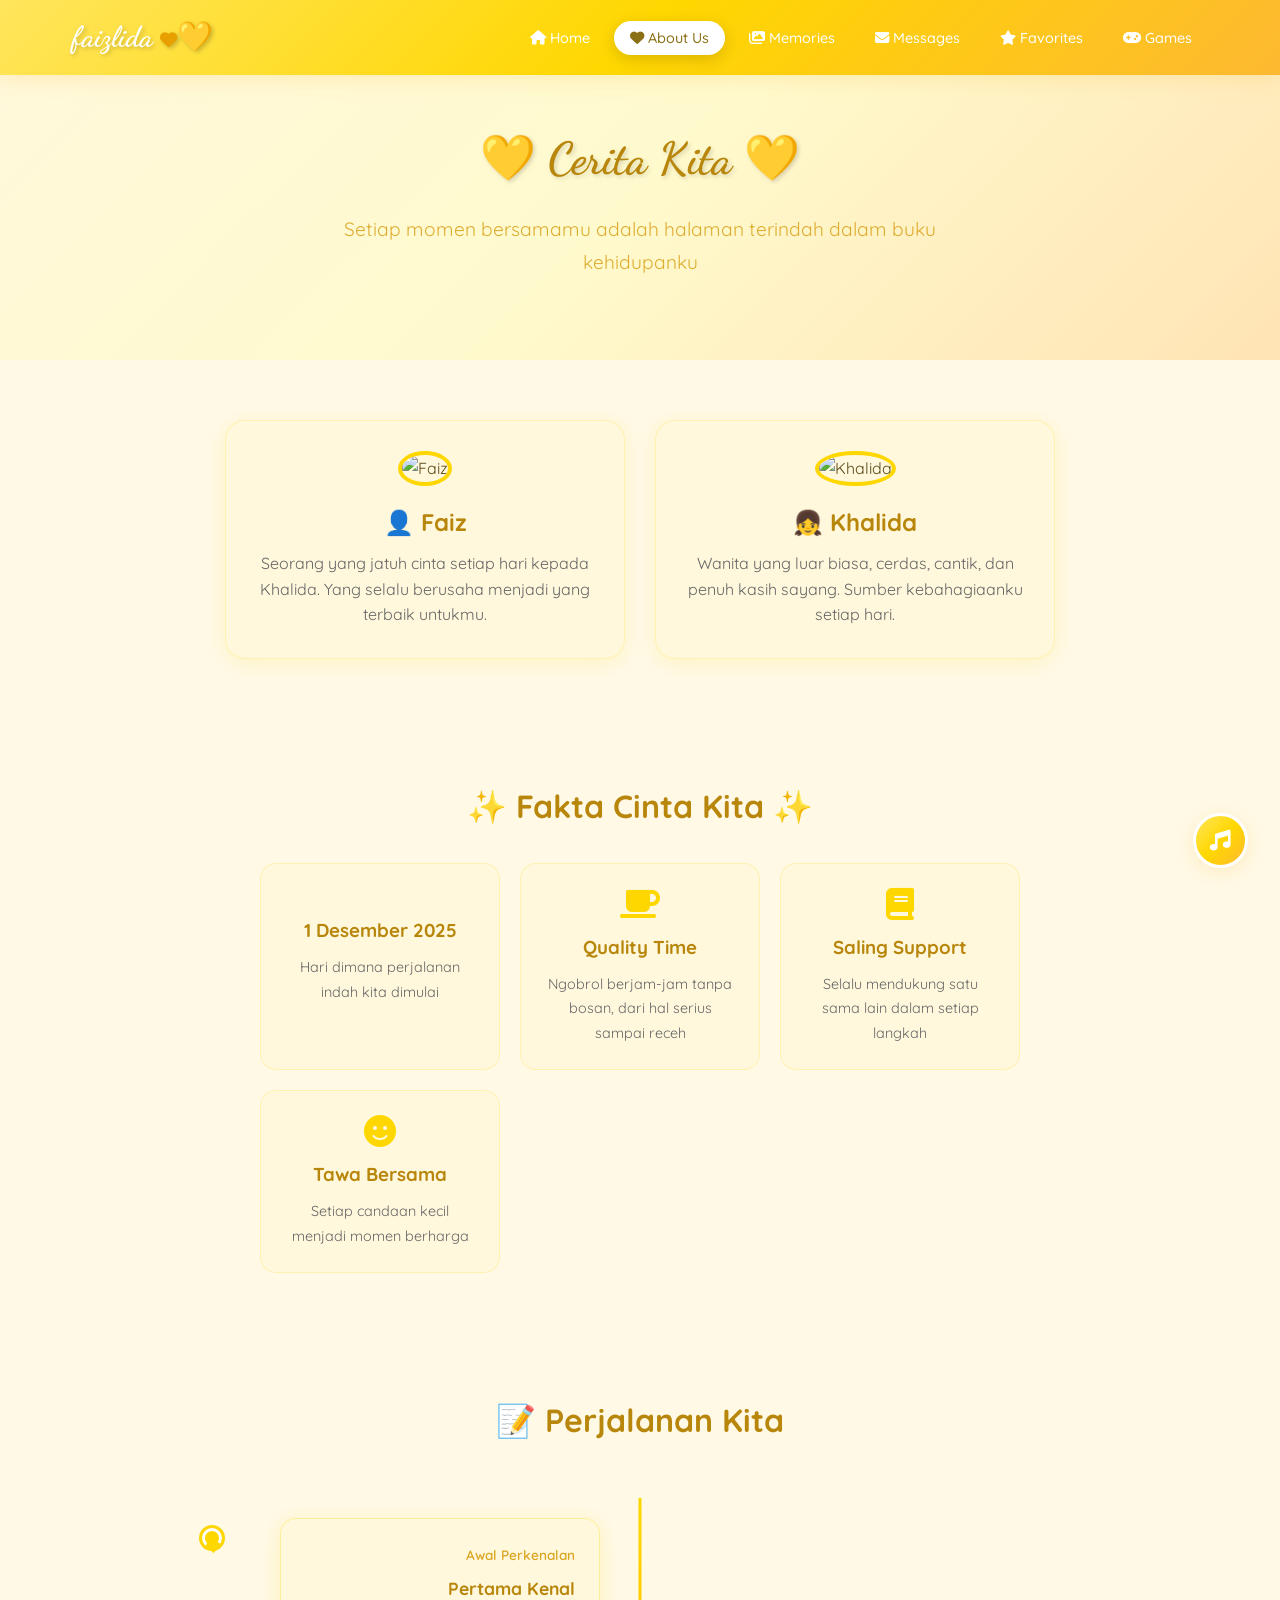
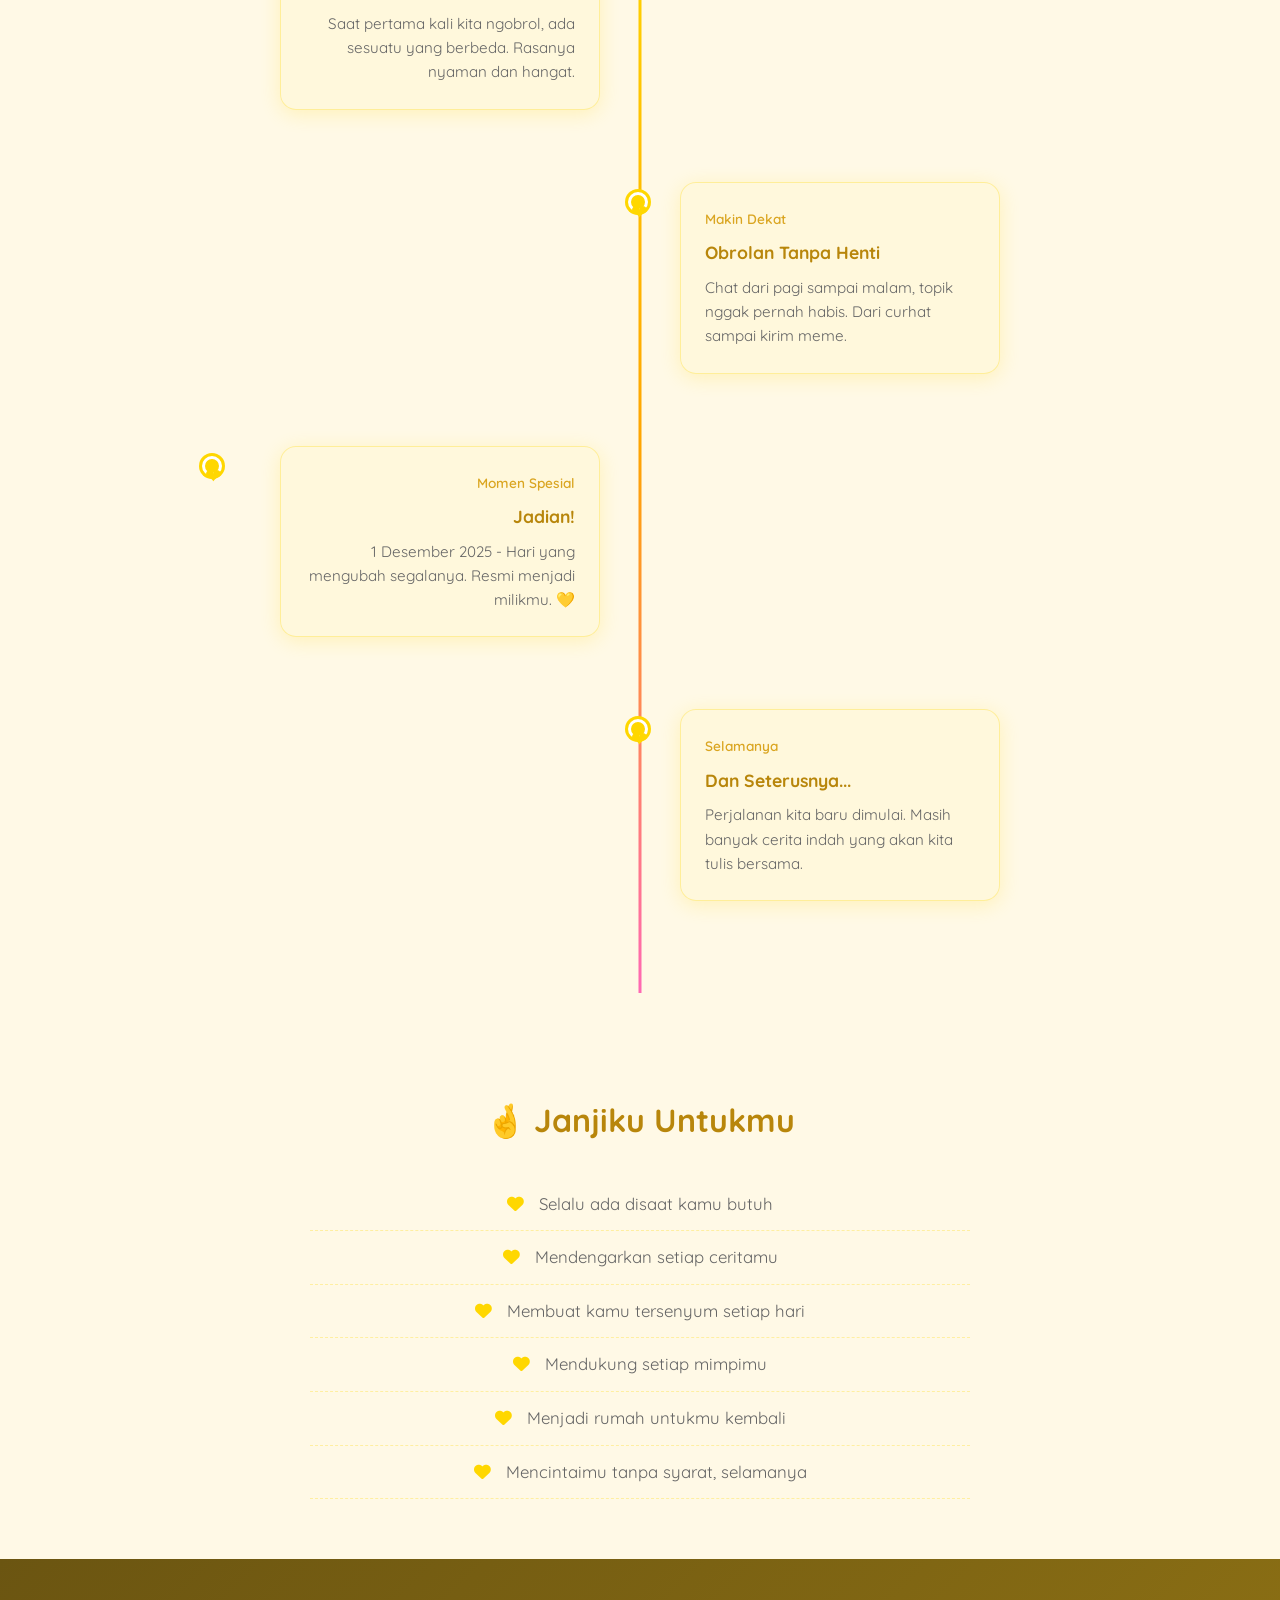
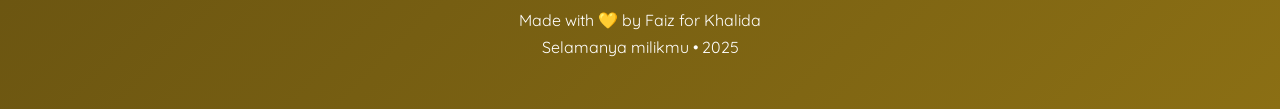
==== commit 414b6ca9: "Update logo to faizlida in about-us.html" ====
--- a/about-us.html
+++ b/about-us.html
@@ -52,7 +52,7 @@
 
     <nav class="navbar">
         <div class="nav-container">
-            <div class="logo">F & K 💛</div>
+            <div class="logo">faizlida <i class="fas fa-heart" style="font-size:0.6em;color:#e8a000"></i>💛</div>
             <button class="hamburger" id="menuToggle">
                 <span></span><span></span><span></span>
             </button>
--- a/style.css
+++ b/style.css
@@ -1,3 +1,4 @@
+@import url('https://fonts.googleapis.com/css2?family=Dancing+Script:wght@400;700&family=Poppins:wght@300;400;600&family=Quicksand:wght@400;500;600;700&display=swap');
 /* ===== COLOR PALETTE - Yellow Romantic ===== */
 :root {
     --primary: #FFD700;
@@ -359,3 +360,95 @@
     .title-name { font-size: 2.8rem; }
     .time-separator { display: none; }
 }
+
+
+/* ===== NAV-LINKS ALIAS (sub-pages) ===== */
+.nav-links {
+    display: flex;
+    list-style: none;
+    gap: 0.5rem;
+}
+.nav-links a {
+    color: var(--white);
+    text-decoration: none;
+    font-weight: 500;
+    font-size: 0.9rem;
+    transition: all 0.3s;
+    padding: 0.5rem 1rem;
+    border-radius: 25px;
+}
+.nav-links a:hover, .nav-links a.active {
+    background: var(--white);
+    color: var(--dark);
+    transform: translateY(-2px);
+    box-shadow: 0 4px 15px rgba(0,0,0,0.15);
+}
+/* Hamburger button */
+.hamburger {
+    display: none;
+    background: none;
+    border: none;
+    cursor: pointer;
+    padding: 0.5rem;
+    color: var(--white);
+    font-size: 1.5rem;
+}
+.hamburger span {
+    display: block;
+    width: 25px;
+    height: 3px;
+    background: var(--white);
+    margin: 4px 0;
+    border-radius: 3px;
+    transition: all 0.3s;
+}
+@media (max-width: 768px) {
+    .hamburger { display: block; }
+    .nav-links {
+        display: none;
+        flex-direction: column;
+        position: absolute;
+        top: 100%;
+        left: 0;
+        width: 100%;
+        background: var(--gradient);
+        padding: 1rem;
+        box-shadow: 0 5px 20px var(--shadow);
+    }
+    .nav-links.active { display: flex; }
+}
+/* ===== SUB-PAGE HERO OVERRIDE ===== */
+.about-hero, .mem-hero, .msg-hero, .fav-hero, .game-hero {
+    min-height: 40vh;
+    display: flex;
+    flex-direction: column;
+    justify-content: center;
+    align-items: center;
+    text-align: center;
+    padding: 8rem 2rem 3rem;
+    background: var(--gradient);
+    color: var(--white);
+}
+.about-hero h1, .mem-hero h1, .msg-hero h1, .fav-hero h1, .game-hero h1 {
+    font-family: 'Dancing Script', cursive;
+    font-size: 3rem;
+    color: var(--white);
+    text-shadow: 2px 2px 4px rgba(0,0,0,0.15);
+    margin-bottom: 0.5rem;
+}
+.about-hero p, .mem-hero p, .msg-hero p, .fav-hero p, .game-hero p {
+    color: var(--white);
+    opacity: 0.9;
+    font-size: 1.1rem;
+    max-width: 600px;
+}
+/* ===== GALLERY CAPTION FIX ===== */
+.gallery-item .caption h3 {
+    font-size: 1rem;
+    color: var(--dark);
+    margin-bottom: 4px;
+}
+.gallery-item .caption p {
+    font-size: 0.85rem;
+    color: #888;
+}
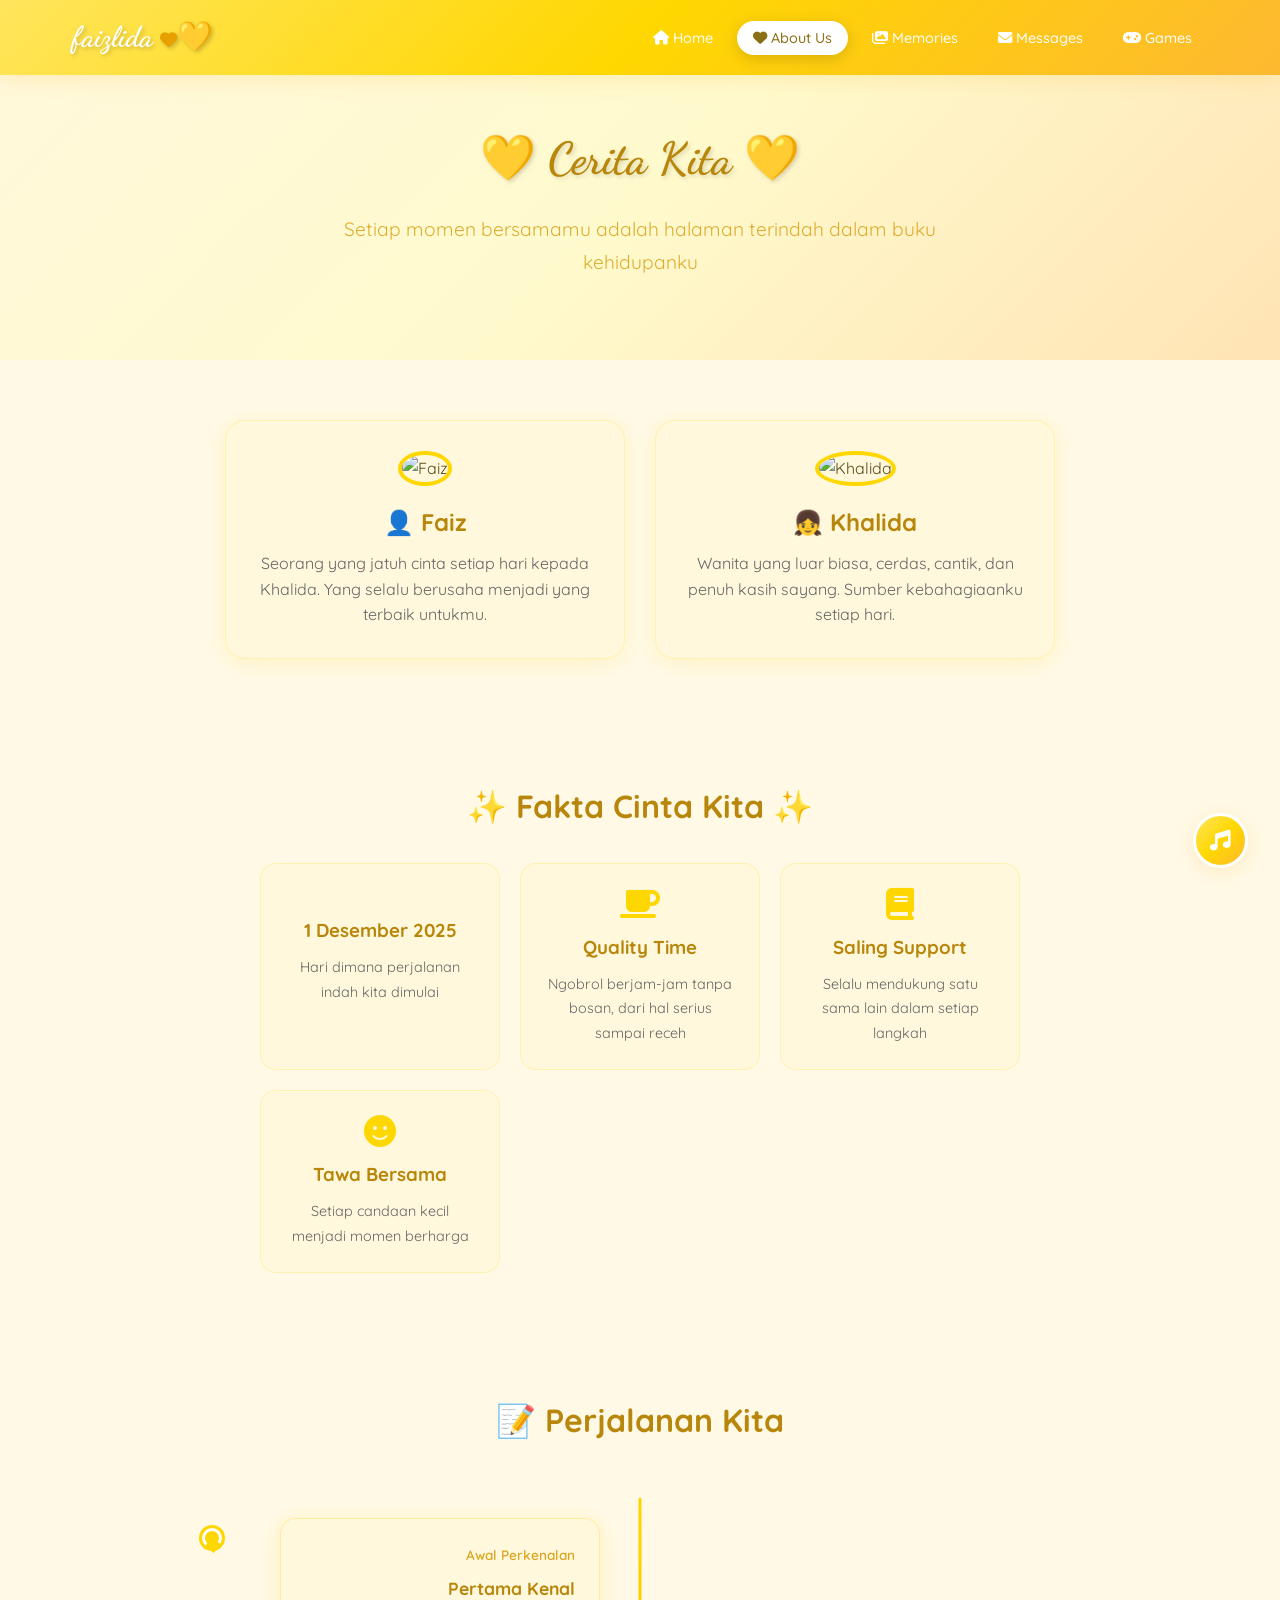
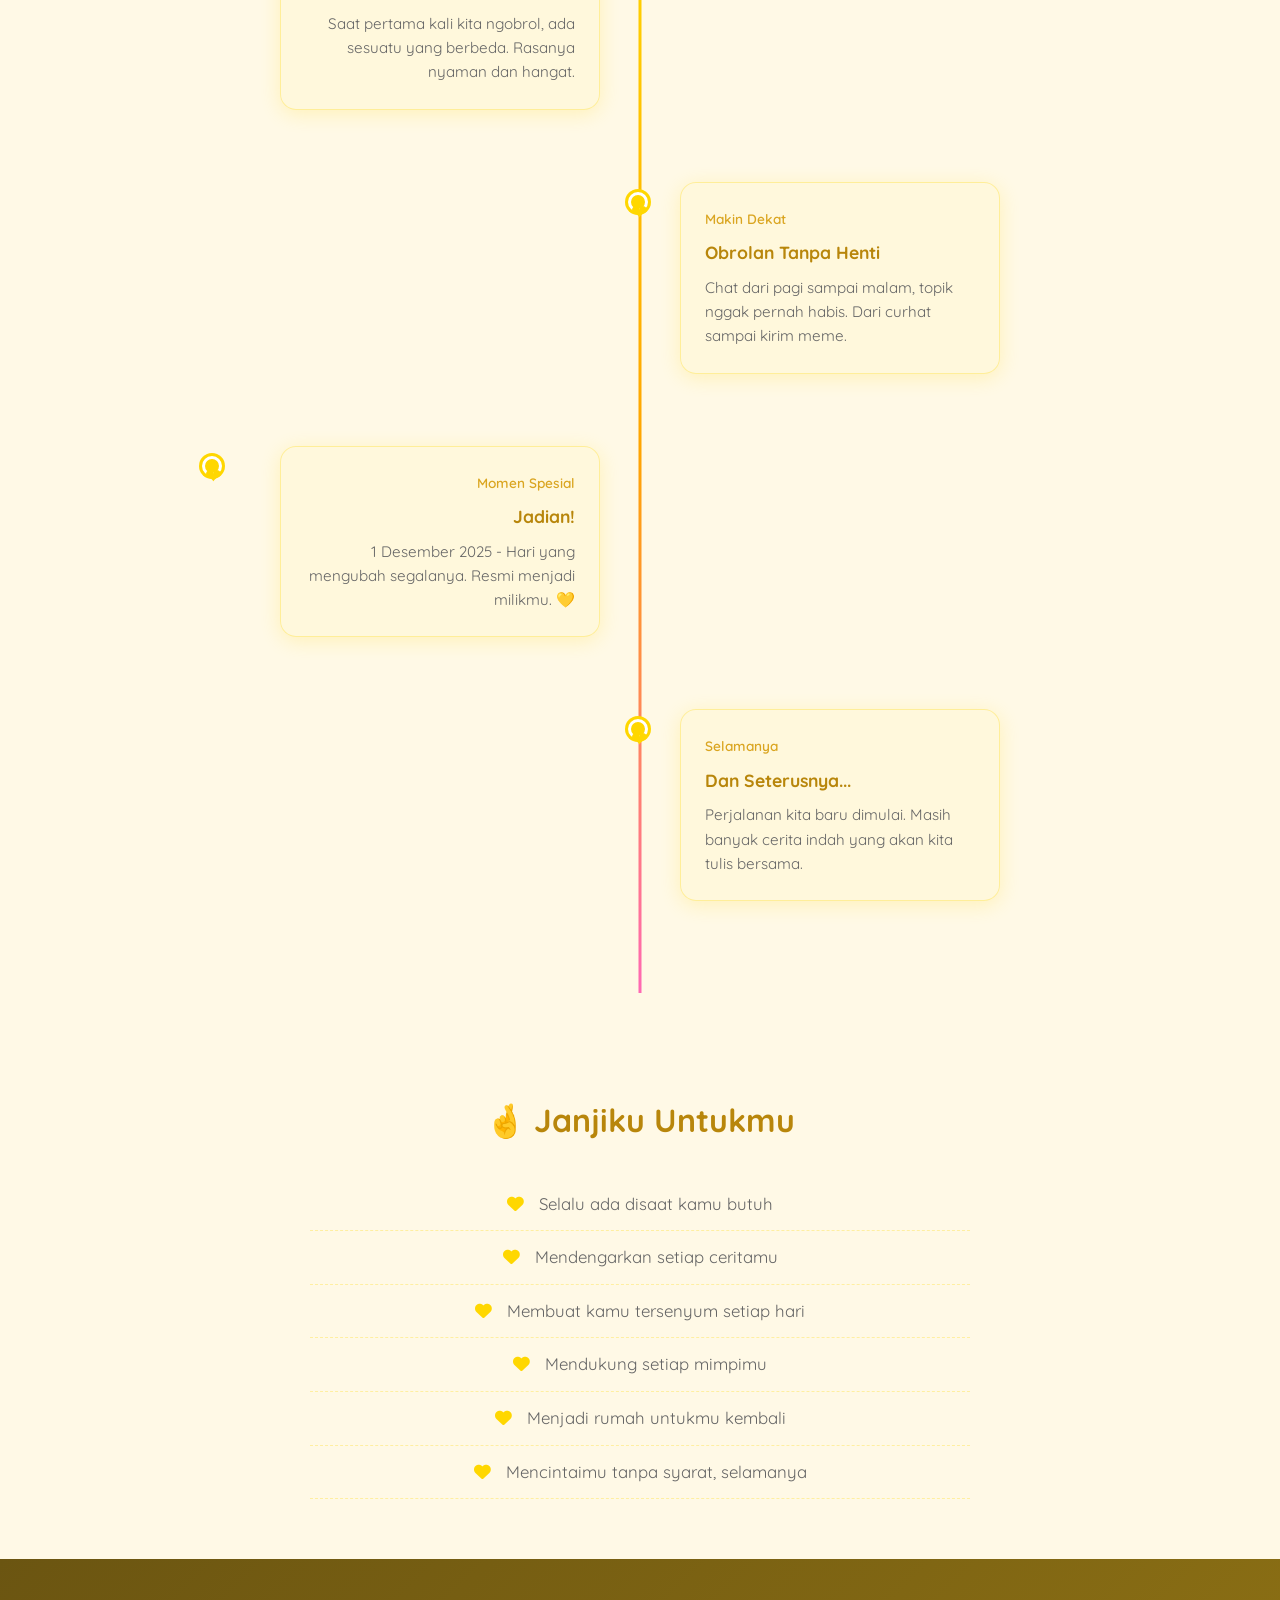
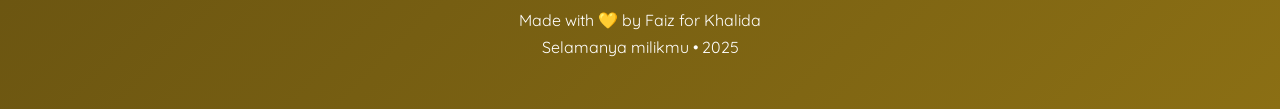
==== commit 19aa60dd: "Remove favorites from about-us.html nav" ====
--- a/about-us.html
+++ b/about-us.html
@@ -61,7 +61,6 @@
                 <li><a href="about-us.html" class="active"><i class="fas fa-heart"></i> About Us</a></li>
                 <li><a href="memories.html"><i class="fas fa-images"></i> Memories</a></li>
                 <li><a href="messages.html"><i class="fas fa-envelope"></i> Messages</a></li>
-                <li><a href="favorites.html"><i class="fas fa-star"></i> Favorites</a></li>
                 <li><a href="game.html"><i class="fas fa-gamepad"></i> Games</a></li>
             </ul>
         </div>
--- a/style.css
+++ b/style.css
@@ -452,3 +452,105 @@
     font-size: 0.85rem;
     color: #888;
 }
+
+/* ===== DYNAMIC ANIMATIONS ===== */
+/* Logo Pulse */
+.logo {
+    animation: logoPulse 3s ease-in-out infinite;
+}
+@keyframes logoPulse {
+    0%, 100% { transform: scale(1); text-shadow: 2px 2px 4px rgba(0,0,0,0.2); }
+    50% { transform: scale(1.05); text-shadow: 2px 2px 15px rgba(255,255,255,0.6); }
+}
+/* Mouse Sparkle Trail */
+.sparkle {
+    position: fixed;
+    width: 8px; height: 8px;
+    border-radius: 50%;
+    pointer-events: none;
+    z-index: 9999;
+    animation: sparkleFade 0.6s forwards;
+}
+@keyframes sparkleFade {
+    0% { opacity: 1; transform: scale(1) rotate(0deg); }
+    100% { opacity: 0; transform: scale(0) rotate(180deg); }
+}
+/* Click Burst */
+.click-burst {
+    position: fixed;
+    width: 12px; height: 12px;
+    border-radius: 50%;
+    pointer-events: none;
+    z-index: 9999;
+    animation: burstOut 0.5s forwards;
+}
+@keyframes burstOut {
+    0% { opacity: 1; transform: scale(0.5); }
+    100% { opacity: 0; transform: scale(2); }
+}
+/* Tilt Cards */
+.card, .stat-item, .fav-card, .game-card, .love-letter, .letter-card {
+    transition: all 0.3s ease, transform 0.15s ease;
+    transform-style: preserve-3d;
+}
+/* Quote Auto-Rotate */
+.quote-fade {
+    transition: opacity 0.4s ease, transform 0.4s ease;
+}
+.quote-fade.hidden {
+    opacity: 0;
+    transform: translateY(10px);
+}
+/* Floating Hearts Background */
+@keyframes floatHeart {
+    0% { transform: translateY(100vh) rotate(0deg); opacity: 0; }
+    10% { opacity: 0.6; }
+    90% { opacity: 0.6; }
+    100% { transform: translateY(-10vh) rotate(720deg); opacity: 0; }
+}
+/* Entrance Animations */
+.bounce-in {
+    animation: bounceIn 0.8s cubic-bezier(0.68, -0.55, 0.265, 1.55);
+}
+@keyframes bounceIn {
+    0% { opacity: 0; transform: scale(0.3); }
+    50% { transform: scale(1.05); }
+    70% { transform: scale(0.95); }
+    100% { opacity: 1; transform: scale(1); }
+}
+/* Shimmer Effect */
+.shimmer {
+    background: linear-gradient(90deg, transparent, rgba(255,255,255,0.3), transparent);
+    background-size: 200% 100%;
+    animation: shimmer 2s infinite;
+}
+@keyframes shimmer {
+    0% { background-position: -200% 0; }
+    100% { background-position: 200% 0; }
+}
+/* Glow Text */
+.glow-text {
+    animation: glowPulse 2s ease-in-out infinite;
+}
+@keyframes glowPulse {
+    0%, 100% { text-shadow: 0 0 5px rgba(255,215,0,0.3); }
+    50% { text-shadow: 0 0 20px rgba(255,215,0,0.6), 0 0 40px rgba(255,215,0,0.3); }
+}
+/* Ribbon Decoration */
+.ribbon {
+    position: relative;
+    overflow: hidden;
+}
+.ribbon::after {
+    content: '';
+    position: absolute; top: 0; right: -50px;
+    width: 100px; height: 100px;
+    background: var(--gradient); opacity: 0.1;
+    transform: rotate(45deg);
+}
+/* Smooth Page Transitions */
+body { animation: pageIn 0.5s ease; }
+@keyframes pageIn {
+    0% { opacity: 0; transform: translateY(10px); }
+    100% { opacity: 1; transform: translateY(0); }
+}
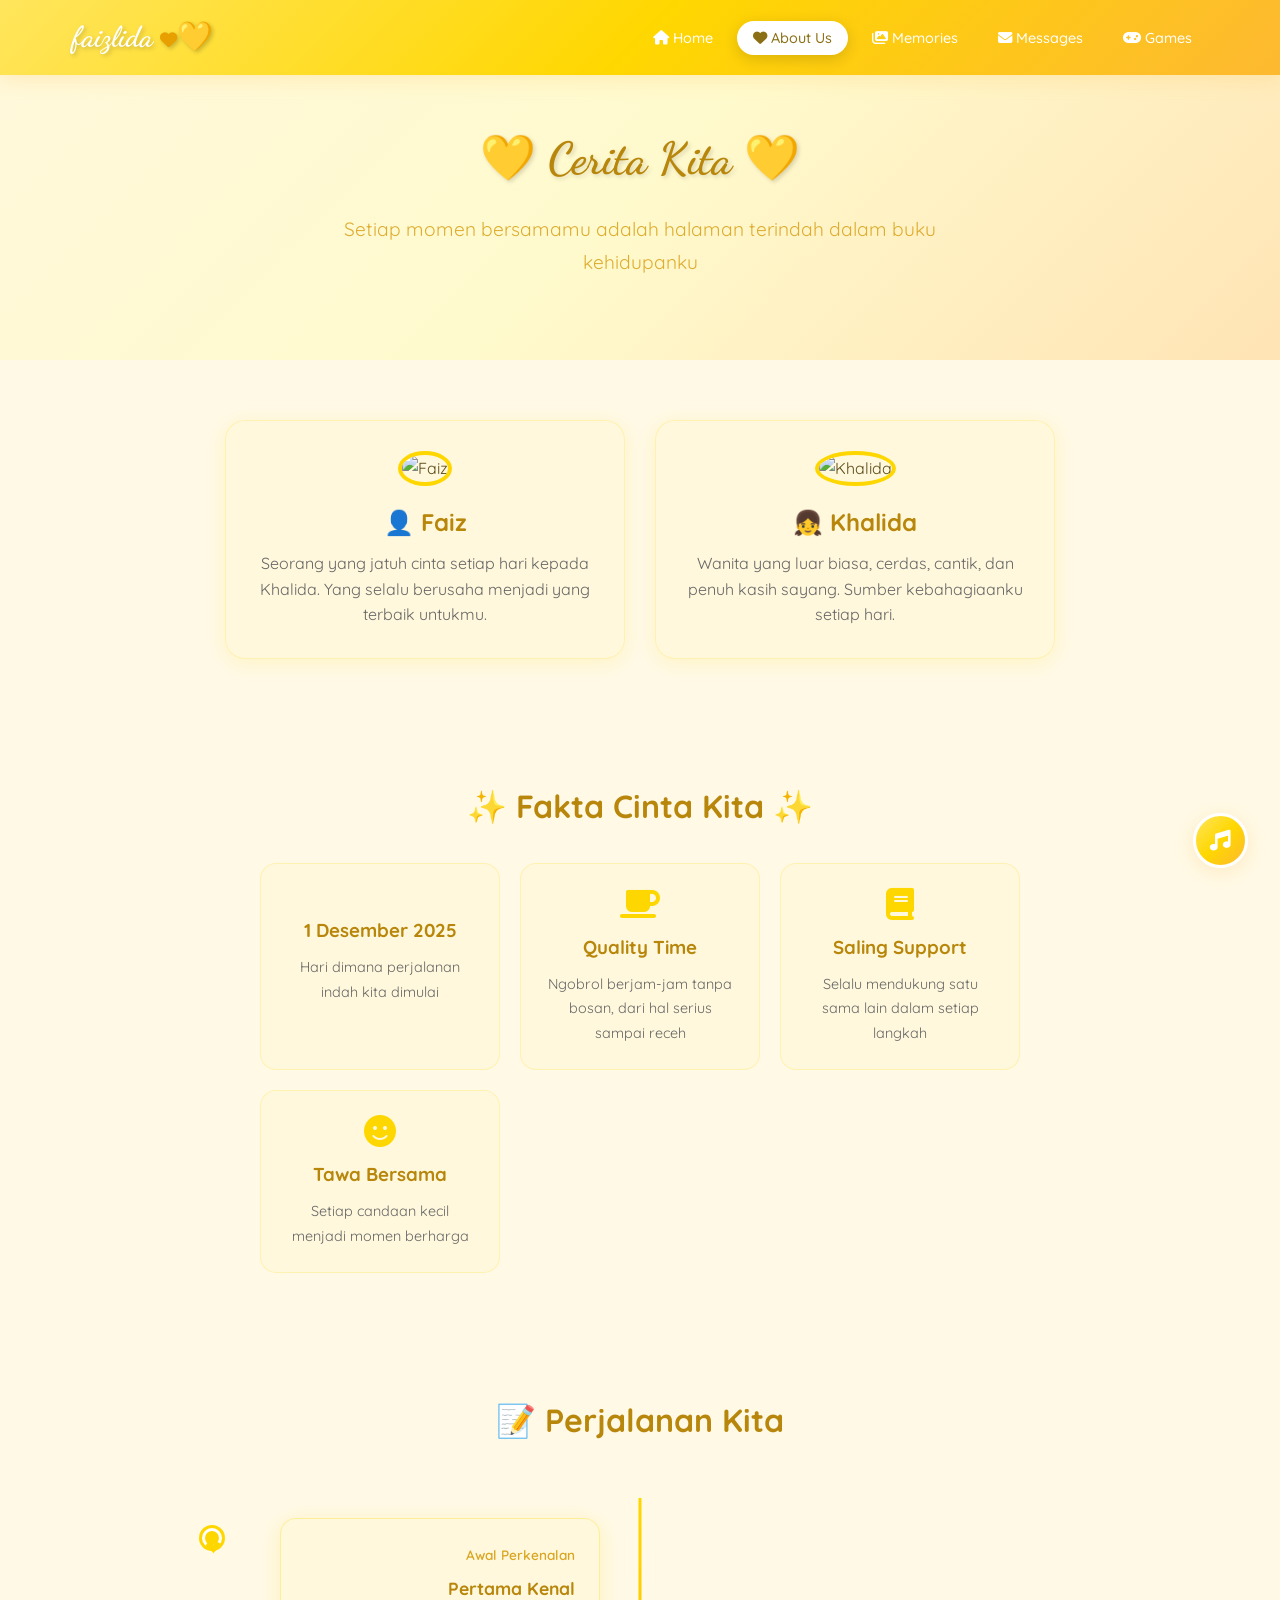
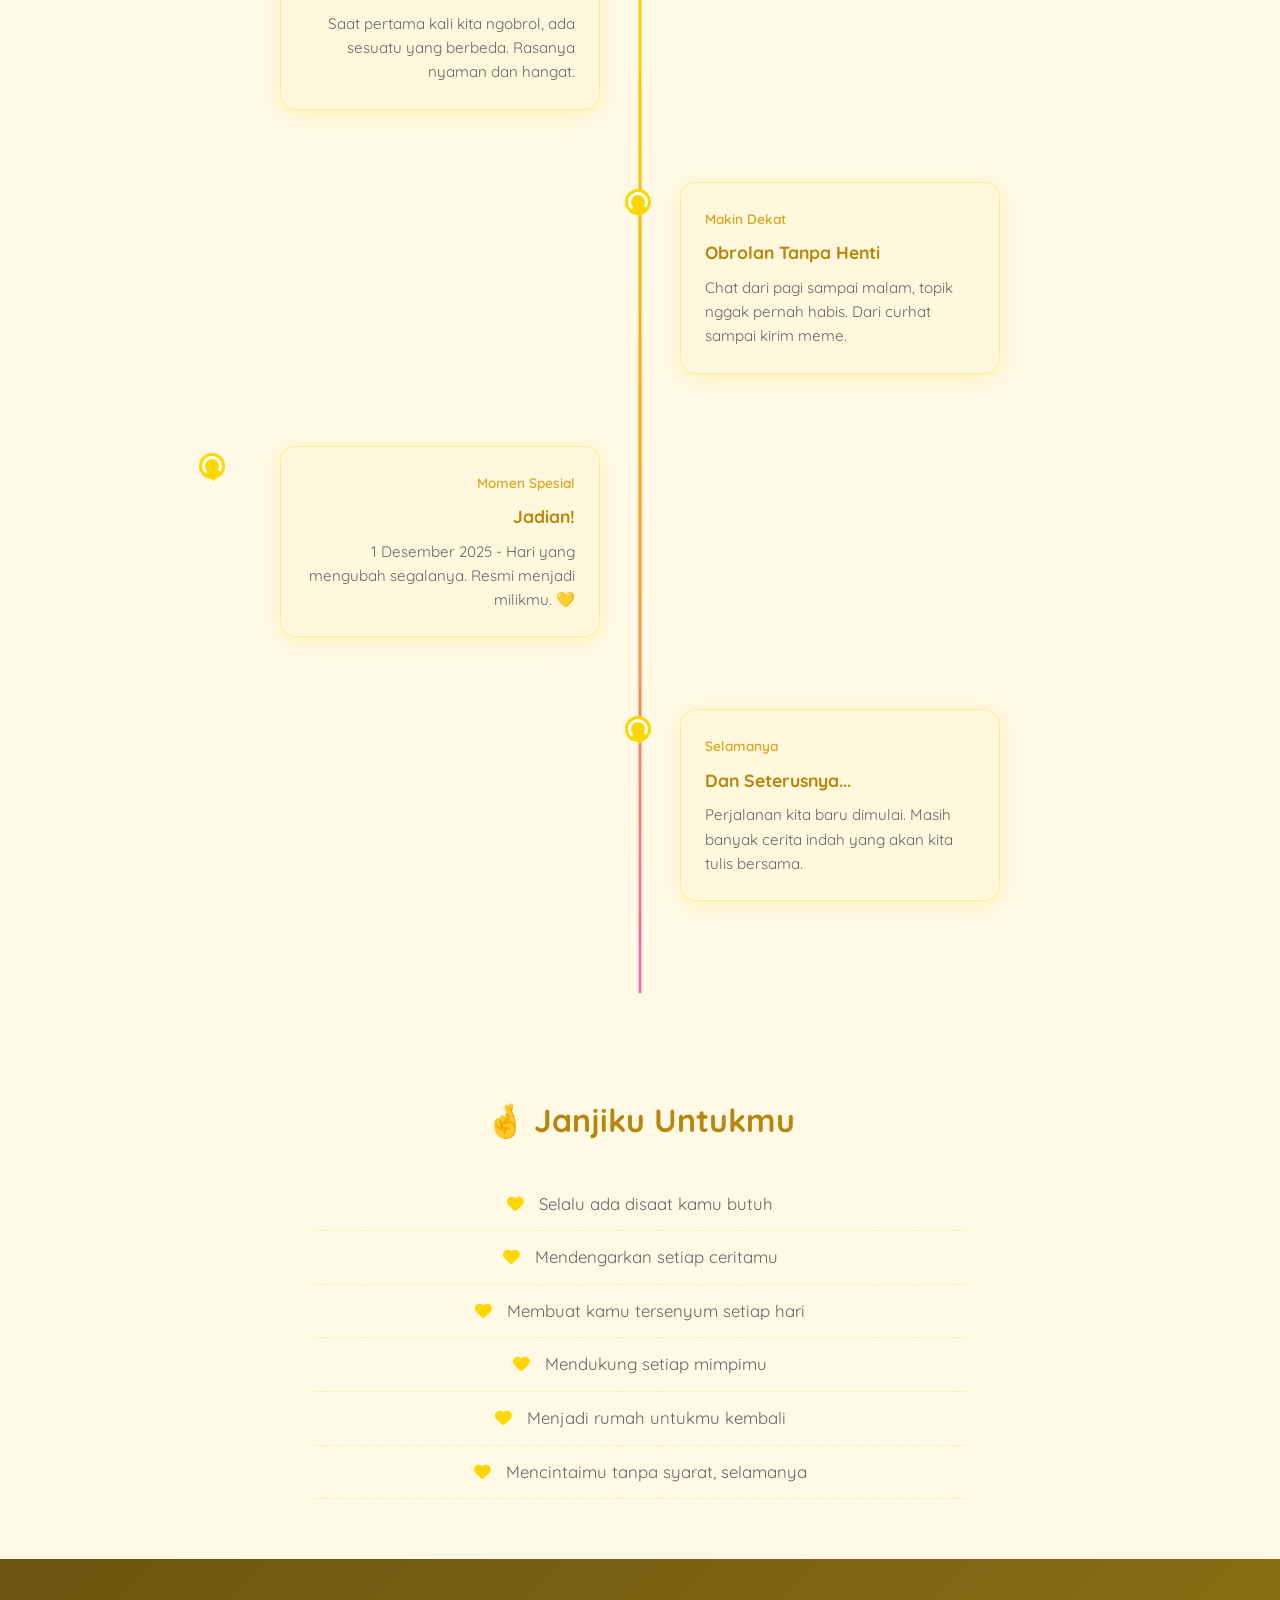
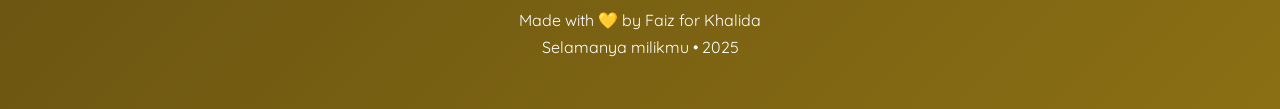
==== commit 0152af5a: "Add music.js and bg-animation.js to about-us.html" ====
--- a/about-us.html
+++ b/about-us.html
@@ -45,9 +45,7 @@
     </style>
 </head>
 <body>
-    <audio id="bgMusic" loop>
-        <source src="https://www.bensound.com/bensound-music/bensound-love.mp3" type="audio/mpeg">
-    </audio>
+    <iframe id="ytPlayer" style="display:none" allow="autoplay"></iframe>
     <button class="music-control" id="musicToggle"><i class="fas fa-music"></i></button>
 
     <nav class="navbar">
@@ -169,5 +167,7 @@
     </footer>
 
     <script src="script.js"></script>
+        <script src="music.js"></script>
+    <script src="bg-animation.js"></script>
 </body>
 </html>
